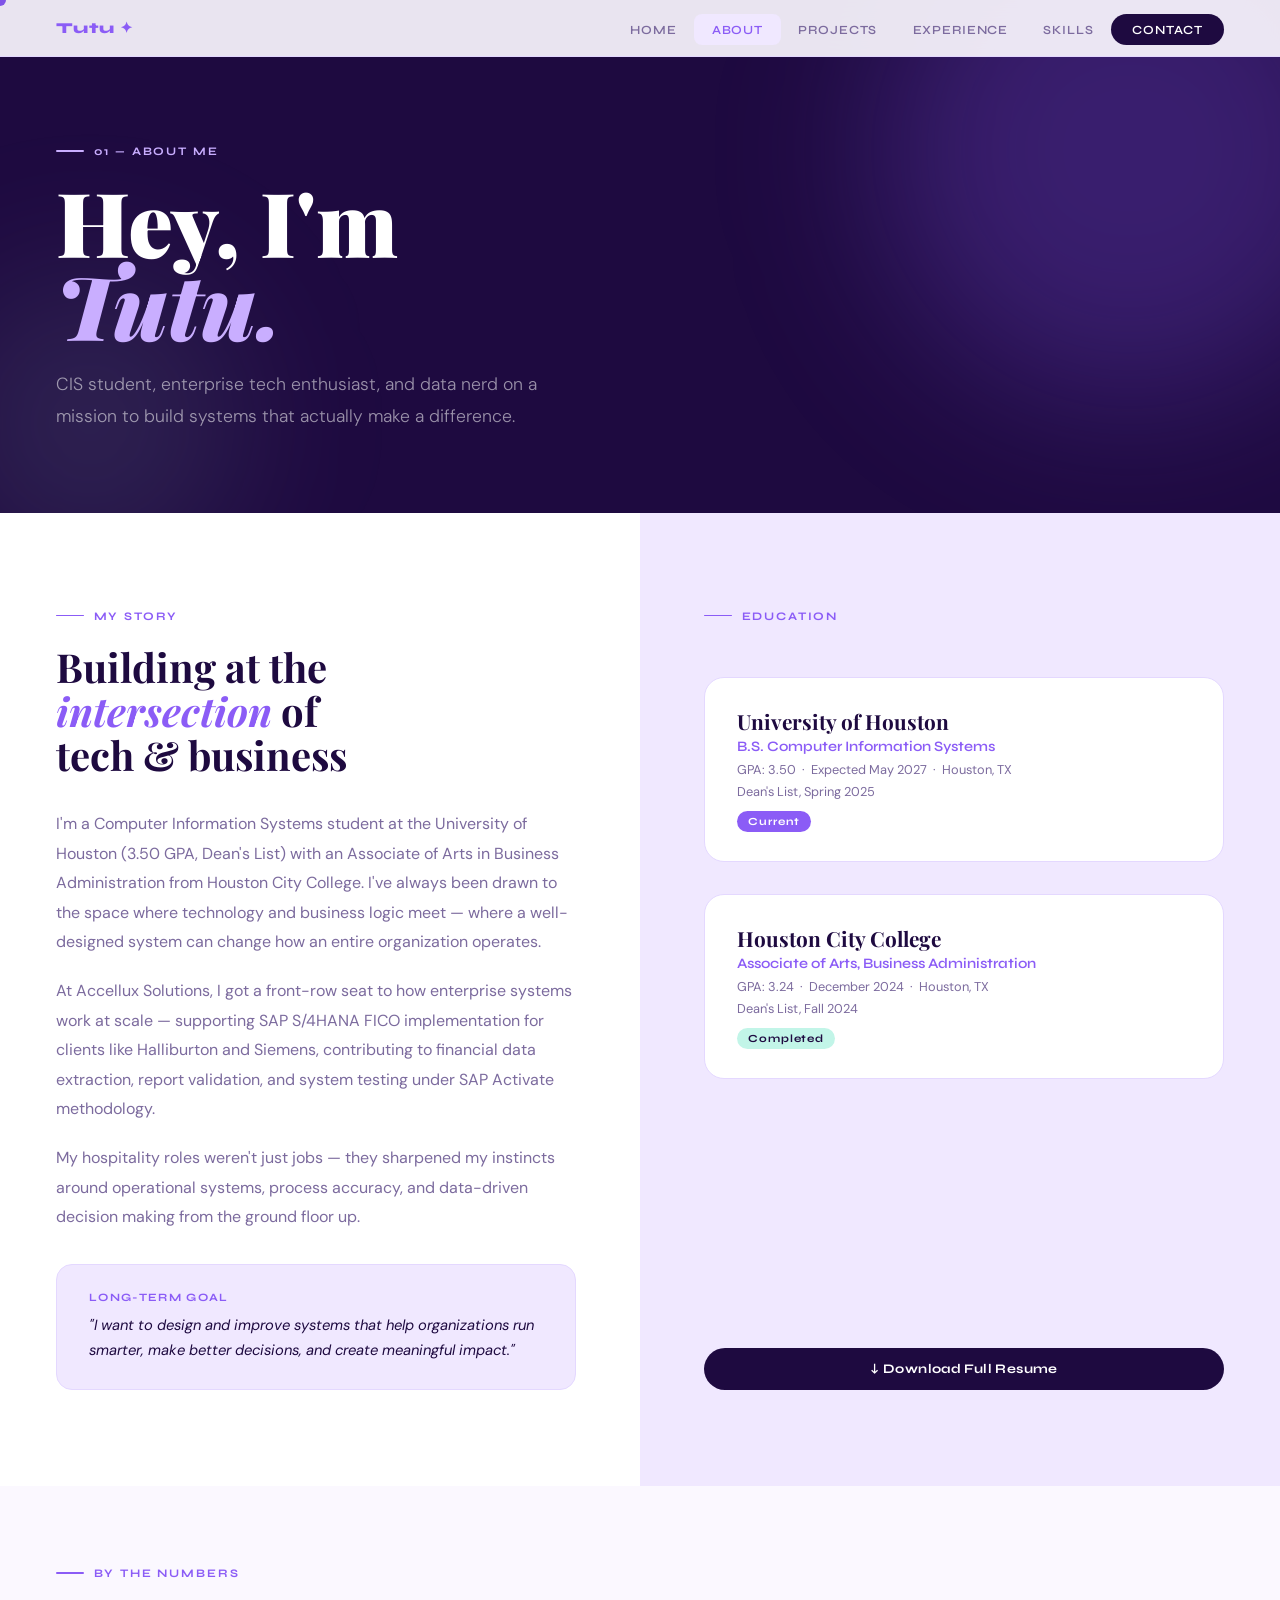
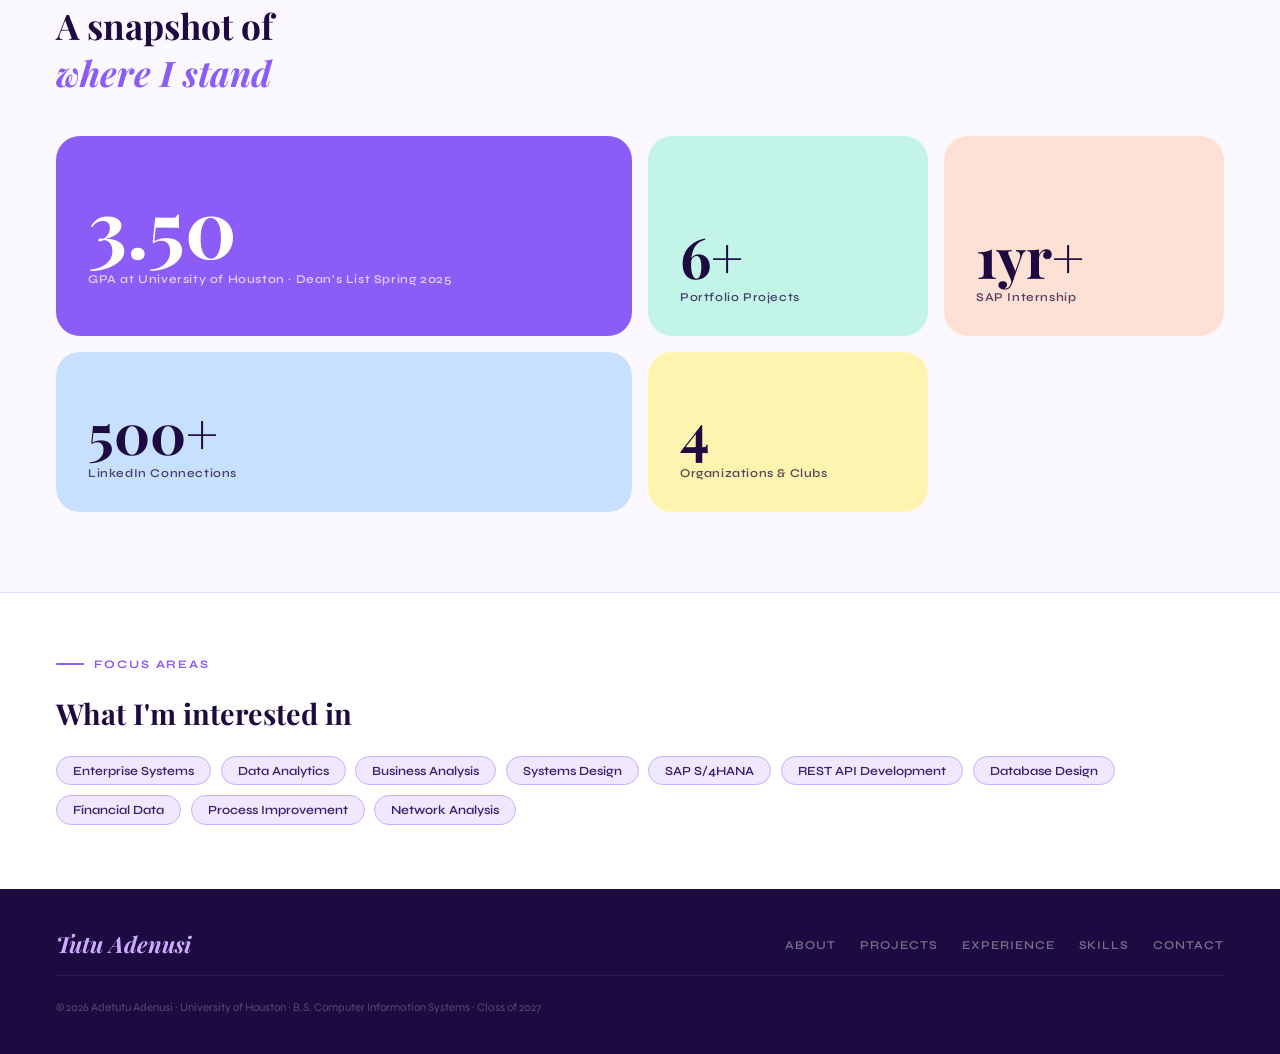
==== about.html @ 3a6b6d00 "Initial portfolio deployment Co-Authored-By: Claude Sonnet 4.6 <noreply@anthropic.com>" ====
<!DOCTYPE html>
<html lang="en">
<head>
  <meta charset="UTF-8"/><meta name="viewport" content="width=device-width, initial-scale=1.0"/>
  <title>About · Tutu Adenusi</title>
  <link rel="preconnect" href="https://fonts.googleapis.com"/>
  <link rel="preconnect" href="https://fonts.gstatic.com" crossorigin/>
  <link href="https://fonts.googleapis.com/css2?family=Playfair+Display:ital,wght@0,700;0,900;1,700;1,900&family=Syne:wght@400;600;700;800&family=DM+Sans:wght@300;400;500&display=swap" rel="stylesheet"/>
  <link rel="stylesheet" href="style.css"/>
  <style>
    /* ABOUT PAGE */
    .about-hero{background:var(--plum);padding:9rem 3.5rem 5rem;position:relative;overflow:hidden}
    .ab1{width:500px;height:500px;background:rgba(139,92,246,.25);top:-100px;right:-100px;animation:blob 14s ease-in-out infinite alternate}
    .ab2{width:300px;height:300px;background:rgba(194,245,232,.1);bottom:-60px;left:-60px;animation:blob 18s ease-in-out infinite alternate-reverse}
    .about-hero-inner{position:relative;z-index:2;max-width:700px}
    .about-hero h1{font-family:'Playfair Display',serif;font-size:clamp(3.5rem,7vw,7rem);font-weight:900;color:#fff;line-height:.92;margin-bottom:1.5rem}
    .about-hero h1 em{font-style:italic;color:var(--lm);display:block}
    .about-hero p{font-size:1.1rem;color:rgba(255,255,255,.55);line-height:1.8;max-width:520px;font-weight:300}

    /* BIO */
    .bio-section{display:grid;grid-template-columns:1fr 1fr;gap:0}
    .bio-left{padding:6rem 4rem 6rem 3.5rem;background:var(--white)}
    .bio-left h2{font-family:'Playfair Display',serif;font-size:2.5rem;font-weight:700;color:var(--plum);margin-bottom:2rem;line-height:1.1}
    .bio-left h2 em{font-style:italic;color:var(--violet)}
    .bio-para{font-size:1rem;color:var(--muted);line-height:1.85;margin-bottom:1.2rem}
    .bio-para:last-of-type{margin-bottom:2rem}
    .goal-box{background:var(--ll);border:1.5px solid var(--border);border-radius:16px;padding:1.6rem 2rem;margin-top:2rem}
    .goal-box .label{font-family:'Syne',sans-serif;font-size:.7rem;font-weight:700;letter-spacing:.12em;text-transform:uppercase;color:var(--violet);margin-bottom:.6rem}
    .goal-box p{font-size:.92rem;color:var(--plum);line-height:1.7;font-style:italic}

    .bio-right{background:var(--ll);padding:6rem 3.5rem 6rem 4rem;display:flex;flex-direction:column;gap:2rem}
    .edu-card{background:var(--white);border:1.5px solid var(--border);border-radius:20px;padding:1.8rem 2rem;transition:all .2s}
    .edu-card:hover{border-color:var(--lm);transform:translateX(4px)}
    .edu-school{font-family:'Playfair Display',serif;font-size:1.3rem;font-weight:700;color:var(--plum);margin-bottom:.2rem}
    .edu-degree{font-size:.9rem;color:var(--violet);font-weight:600;margin-bottom:.4rem;font-family:'Syne',sans-serif}
    .edu-meta{font-size:.8rem;color:var(--muted)}
    .edu-tag{display:inline-block;background:var(--violet);color:#fff;font-family:'Syne',sans-serif;font-size:.68rem;font-weight:700;letter-spacing:.08em;padding:.25rem .7rem;border-radius:100px;margin-top:.7rem}

    /* STAT MOSAIC */
    .mosaic-section{padding:5rem 3.5rem;background:var(--cream)}
    .mosaic-section h2{font-family:'Playfair Display',serif;font-size:2.2rem;font-weight:700;color:var(--plum);margin-bottom:2.5rem}
    .mosaic-section h2 em{font-style:italic;color:var(--violet)}
    .mosaic{display:grid;grid-template-columns:repeat(4,1fr);gap:1rem}
    .mc{border-radius:24px;padding:2rem;display:flex;flex-direction:column;justify-content:flex-end;min-height:160px}
    .mc:nth-child(1){background:var(--violet);color:#fff;grid-column:span 2;min-height:200px;justify-content:center}
    .mc:nth-child(2){background:var(--mint)}
    .mc:nth-child(3){background:var(--peach)}
    .mc:nth-child(4){background:var(--sky);grid-column:span 2}
    .mc:nth-child(5){background:var(--yellow)}
    .mc-n{font-family:'Playfair Display',serif;font-size:3.5rem;font-weight:700;line-height:1;color:inherit}
    .mc:nth-child(1) .mc-n{font-size:5rem;color:#fff}
    .mc-l{font-family:'Syne',sans-serif;font-size:.75rem;font-weight:600;letter-spacing:.05em;margin-top:.4rem;opacity:.75}
    .mc:nth-child(1) .mc-l{color:rgba(255,255,255,.7);opacity:1}

    /* INTERESTS + PILLS */
    .pills-section{padding:4rem 3.5rem;background:var(--white);border-top:1px solid var(--border)}
    .pills-section h3{font-family:'Playfair Display',serif;font-size:1.8rem;font-weight:700;color:var(--plum);margin-bottom:1.5rem}
    .pills{display:flex;flex-wrap:wrap;gap:.6rem}
    .pill{background:var(--ll);border:1.5px solid var(--lm);color:var(--ps);font-family:'Syne',sans-serif;font-size:.78rem;font-weight:600;padding:.4rem 1rem;border-radius:100px;transition:all .2s}
    .pill:hover{background:var(--violet);color:#fff;border-color:var(--violet)}

    @media(max-width:900px){.bio-section{grid-template-columns:1fr}.bio-left,.bio-right{padding:4rem 1.5rem}.about-hero{padding:7rem 1.5rem 4rem}.mosaic-section,.pills-section{padding:4rem 1.5rem}.mosaic{grid-template-columns:1fr 1fr}.mc:nth-child(1),.mc:nth-child(4){grid-column:span 1}}
  </style>
</head>
<body>
<div id="cur"></div>
<nav>
  <a href="index.html" class="logo">Tutu ✦</a>
  <ul class="nav-links">
    <li><a href="index.html">Home</a></li>
    <li><a href="about.html" class="active">About</a></li>
    <li><a href="projects.html">Projects</a></li>
    <li><a href="experience.html">Experience</a></li>
    <li><a href="skills.html">Skills</a></li>
    <li><a href="contact.html" class="nav-cta">Contact</a></li>
  </ul>
</nav>

<main>
  <section class="about-hero">
    <div class="blob ab1"></div>
    <div class="blob ab2"></div>
    <div class="about-hero-inner">
      <div class="eyebrow eyebrow-light anim anim-1">01 — About Me</div>
      <h1 class="anim anim-2">Hey, I'm<em>Tutu.</em></h1>
      <p class="anim anim-3">CIS student, enterprise tech enthusiast, and data nerd on a mission to build systems that actually make a difference.</p>
    </div>
  </section>

  <div class="bio-section">
    <div class="bio-left reveal-l">
      <div class="eyebrow">My Story</div>
      <h2>Building at the<br/><em>intersection</em> of<br/>tech &amp; business</h2>
      <p class="bio-para">I'm a Computer Information Systems student at the University of Houston (3.50 GPA, Dean's List) with an Associate of Arts in Business Administration from Houston City College. I've always been drawn to the space where technology and business logic meet — where a well-designed system can change how an entire organization operates.</p>
      <p class="bio-para">At Accellux Solutions, I got a front-row seat to how enterprise systems work at scale — supporting SAP S/4HANA FICO implementation for clients like Halliburton and Siemens, contributing to financial data extraction, report validation, and system testing under SAP Activate methodology.</p>
      <p class="bio-para">My hospitality roles weren't just jobs — they sharpened my instincts around operational systems, process accuracy, and data-driven decision making from the ground floor up.</p>
      <div class="goal-box">
        <div class="label">Long-term goal</div>
        <p>"I want to design and improve systems that help organizations run smarter, make better decisions, and create meaningful impact."</p>
      </div>
    </div>
    <div class="bio-right reveal-r">
      <div class="eyebrow">Education</div>
      <div class="edu-card hoverable">
        <div class="edu-school">University of Houston</div>
        <div class="edu-degree">B.S. Computer Information Systems</div>
        <div class="edu-meta">GPA: 3.50 &nbsp;·&nbsp; Expected May 2027 &nbsp;·&nbsp; Houston, TX</div>
        <div class="edu-meta" style="margin-top:.3rem">Dean's List, Spring 2025</div>
        <span class="edu-tag">Current</span>
      </div>
      <div class="edu-card hoverable">
        <div class="edu-school">Houston City College</div>
        <div class="edu-degree">Associate of Arts, Business Administration</div>
        <div class="edu-meta">GPA: 3.24 &nbsp;·&nbsp; December 2024 &nbsp;·&nbsp; Houston, TX</div>
        <div class="edu-meta" style="margin-top:.3rem">Dean's List, Fall 2024</div>
        <span class="edu-tag" style="background:var(--mint);color:var(--plum)">Completed</span>
      </div>
      <div style="margin-top:auto">
        <a href="./Adetutu_Adenusi_Resume.pdf" download class="btn btn-p" style="width:100%;justify-content:center">↓ Download Full Resume</a>
      </div>
    </div>
  </div>

  <section class="mosaic-section reveal">
    <div class="eyebrow">By the Numbers</div>
    <h2>A snapshot of<br/><em>where I stand</em></h2>
    <div class="mosaic">
      <div class="mc">
        <div class="mc-n">3.50</div>
        <div class="mc-l">GPA at University of Houston · Dean's List Spring 2025</div>
      </div>
      <div class="mc">
        <div class="mc-n">6+</div>
        <div class="mc-l">Portfolio Projects</div>
      </div>
      <div class="mc">
        <div class="mc-n">1yr+</div>
        <div class="mc-l">SAP Internship</div>
      </div>
      <div class="mc">
        <div class="mc-n">500+</div>
        <div class="mc-l">LinkedIn Connections</div>
      </div>
      <div class="mc">
        <div class="mc-n">4</div>
        <div class="mc-l">Organizations & Clubs</div>
      </div>
    </div>
  </section>

  <section class="pills-section reveal">
    <div class="eyebrow">Focus Areas</div>
    <h3>What I'm interested in</h3>
    <div class="pills">
      <span class="pill">Enterprise Systems</span>
      <span class="pill">Data Analytics</span>
      <span class="pill">Business Analysis</span>
      <span class="pill">Systems Design</span>
      <span class="pill">SAP S/4HANA</span>
      <span class="pill">REST API Development</span>
      <span class="pill">Database Design</span>
      <span class="pill">Financial Data</span>
      <span class="pill">Process Improvement</span>
      <span class="pill">Network Analysis</span>
    </div>
  </section>
</main>

<footer>
  <span class="footer-left">Tutu Adenusi</span>
  <ul class="footer-links">
    <li><a href="about.html">About</a></li>
    <li><a href="projects.html">Projects</a></li>
    <li><a href="experience.html">Experience</a></li>
    <li><a href="skills.html">Skills</a></li>
    <li><a href="contact.html">Contact</a></li>
  </ul>
  <div class="footer-copy">© 2026 Adetutu Adenusi · University of Houston · B.S. Computer Information Systems · Class of 2027</div>
</footer>
<script>
  const cur=document.getElementById('cur');let mx=0,my=0,cx=0,cy=0;
  document.addEventListener('mousemove',e=>{mx=e.clientX;my=e.clientY});
  (function tick(){cx+=(mx-cx)*.15;cy+=(my-cy)*.15;cur.style.left=cx+'px';cur.style.top=cy+'px';requestAnimationFrame(tick)})();
  document.querySelectorAll('a,button,.hoverable,.mc,.pill,.edu-card').forEach(el=>{el.addEventListener('mouseenter',()=>cur.classList.add('big'));el.addEventListener('mouseleave',()=>cur.classList.remove('big'))});
  const obs=new IntersectionObserver(e=>e.forEach(x=>{if(x.isIntersecting)x.target.classList.add('visible')}),{threshold:.08});
  document.querySelectorAll('.reveal,.reveal-l,.reveal-r').forEach(r=>obs.observe(r));
</script>
</body>
</html>
---- style.css ----
/* ─── SHARED DESIGN SYSTEM ─── */
*,*::before,*::after{box-sizing:border-box;margin:0;padding:0}
:root{
  --cream:#FBF8FF;
  --white:#FFFFFF;
  --ll:#F0E8FF;
  --lilac:#E2D0FF;
  --lm:#C9AEFF;
  --violet:#8B5CF6;
  --vd:#6D28D9;
  --plum:#1E0A40;
  --ps:#3D1F6E;
  --mint:#C2F5E8;
  --sky:#C8E0FF;
  --peach:#FFE0D4;
  --rose:#FFB8D4;
  --yellow:#FFF3B0;
  --muted:#7C6B9E;
  --border:#E4D8FF;
  --r:20px;
}
html{scroll-behavior:smooth}
body{background:var(--cream);color:var(--plum);font-family:'DM Sans',sans-serif;overflow-x:hidden;cursor:none;min-height:100vh;display:flex;flex-direction:column}
main{flex:1}

/* CURSOR */
#cur{position:fixed;pointer-events:none;z-index:9999;width:12px;height:12px;background:var(--violet);border-radius:50%;transform:translate(-50%,-50%);transition:width .2s,height .2s,opacity .2s;mix-blend-mode:multiply;top:0;left:0}
#cur.big{width:38px;height:38px;background:var(--rose);opacity:.65}

/* NAV */
nav{position:fixed;top:0;left:0;right:0;z-index:200;display:flex;justify-content:space-between;align-items:center;padding:1.1rem 3.5rem;background:rgba(251,248,255,.92);backdrop-filter:blur(20px);border-bottom:1px solid var(--border)}
.logo{font-family:'Syne',sans-serif;font-weight:800;font-size:.95rem;color:var(--violet);text-decoration:none;letter-spacing:.02em}
.nav-links{display:flex;gap:0;list-style:none}
.nav-links a{font-family:'Syne',sans-serif;font-size:.78rem;font-weight:600;color:var(--muted);text-decoration:none;letter-spacing:.07em;text-transform:uppercase;padding:.5rem 1.1rem;border-radius:8px;transition:all .2s}
.nav-links a:hover{color:var(--plum);background:var(--ll)}
.nav-links a.active{color:var(--violet);background:var(--ll)}
.nav-cta{background:var(--plum)!important;color:#fff!important;border-radius:100px!important;padding:.5rem 1.3rem!important}
.nav-cta:hover{background:var(--violet)!important}

/* FOOTER */
footer{background:var(--plum);padding:2.5rem 3.5rem;display:flex;justify-content:space-between;align-items:center;flex-wrap:wrap;gap:1rem}
.footer-left{font-family:'Playfair Display',serif;font-size:1.4rem;font-weight:700;font-style:italic;color:var(--lm)}
.footer-links{display:flex;gap:1.5rem;list-style:none}
.footer-links a{font-family:'Syne',sans-serif;font-size:.75rem;font-weight:600;letter-spacing:.08em;text-transform:uppercase;color:rgba(255,255,255,.4);text-decoration:none;transition:color .2s}
.footer-links a:hover{color:var(--lm)}
.footer-copy{font-family:'Syne',sans-serif;font-size:.72rem;color:rgba(255,255,255,.25);width:100%;padding-top:1.5rem;border-top:1px solid rgba(255,255,255,.07)}

/* SHARED BUTTONS */
.btn{display:inline-flex;align-items:center;gap:.5rem;padding:.8rem 1.8rem;border-radius:100px;font-family:'Syne',sans-serif;font-size:.82rem;font-weight:700;text-decoration:none;cursor:none;border:none;transition:all .22s;letter-spacing:.03em}
.btn-p{background:var(--plum);color:#fff}
.btn-p:hover{background:var(--violet);transform:translateY(-3px);box-shadow:0 10px 30px rgba(139,92,246,.3)}
.btn-o{background:transparent;color:var(--plum);border:2px solid var(--lm)}
.btn-o:hover{background:var(--lilac);border-color:var(--violet);transform:translateY(-3px)}
.btn-v{background:var(--violet);color:#fff}
.btn-v:hover{background:var(--vd);transform:translateY(-3px)}
.btn-s{background:var(--peach);color:var(--plum)}
.btn-s:hover{background:var(--rose);transform:translateY(-3px)}

/* SHARED EYEBROW */
.eyebrow{font-family:'Syne',sans-serif;font-size:.72rem;font-weight:700;letter-spacing:.16em;text-transform:uppercase;color:var(--violet);margin-bottom:1.4rem;display:flex;align-items:center;gap:.6rem}
.eyebrow::before{content:'';width:28px;height:1.5px;background:var(--violet);border-radius:2px;display:inline-block}
.eyebrow-light{color:var(--lm)}
.eyebrow-light::before{background:var(--lm)}

/* PAGE HERO STRIP */
.page-hero{padding:9rem 3.5rem 4rem;position:relative;overflow:hidden}
.page-hero-inner{max-width:900px}
.ph-num{font-family:'Playfair Display',serif;font-size:clamp(8rem,15vw,14rem);font-weight:900;color:rgba(139,92,246,.06);position:absolute;top:3rem;right:3rem;line-height:1;pointer-events:none;user-select:none}
.ph-title{font-family:'Playfair Display',serif;font-size:clamp(3rem,6vw,6rem);font-weight:700;color:var(--plum);line-height:.95;margin-bottom:1.6rem}
.ph-title em{font-style:italic;color:var(--violet)}
.ph-sub{font-size:1.05rem;color:var(--muted);line-height:1.8;max-width:540px;font-weight:300}

/* BLOBS */
.blob{position:absolute;border-radius:50%;filter:blur(80px);pointer-events:none;z-index:0}
@keyframes blob{from{transform:translate(0,0) scale(1)}to{transform:translate(28px,40px) scale(1.08)}}

/* REVEAL ANIMATIONS */
@keyframes fadeUp{from{opacity:0;transform:translateY(30px)}to{opacity:1;transform:translateY(0)}}
.anim{opacity:0;animation:fadeUp .7s ease forwards}
.anim-1{animation-delay:.1s}.anim-2{animation-delay:.2s}.anim-3{animation-delay:.3s}.anim-4{animation-delay:.4s}.anim-5{animation-delay:.5s}
.reveal{opacity:0;transform:translateY(24px);transition:opacity .7s ease,transform .7s ease}
.reveal.visible{opacity:1;transform:none}
.reveal-l{opacity:0;transform:translateX(-24px);transition:opacity .7s ease,transform .7s ease}
.reveal-l.visible{opacity:1;transform:none}
.reveal-r{opacity:0;transform:translateX(24px);transition:opacity .7s ease,transform .7s ease}
.reveal-r.visible{opacity:1;transform:none}

/* SHARED CURSOR SCRIPT TARGET */
.hoverable{}

/* RESPONSIVE NAV */
@media(max-width:900px){nav{padding:1rem 1.5rem}.nav-links{display:none}.page-hero{padding:7rem 1.5rem 3rem}}
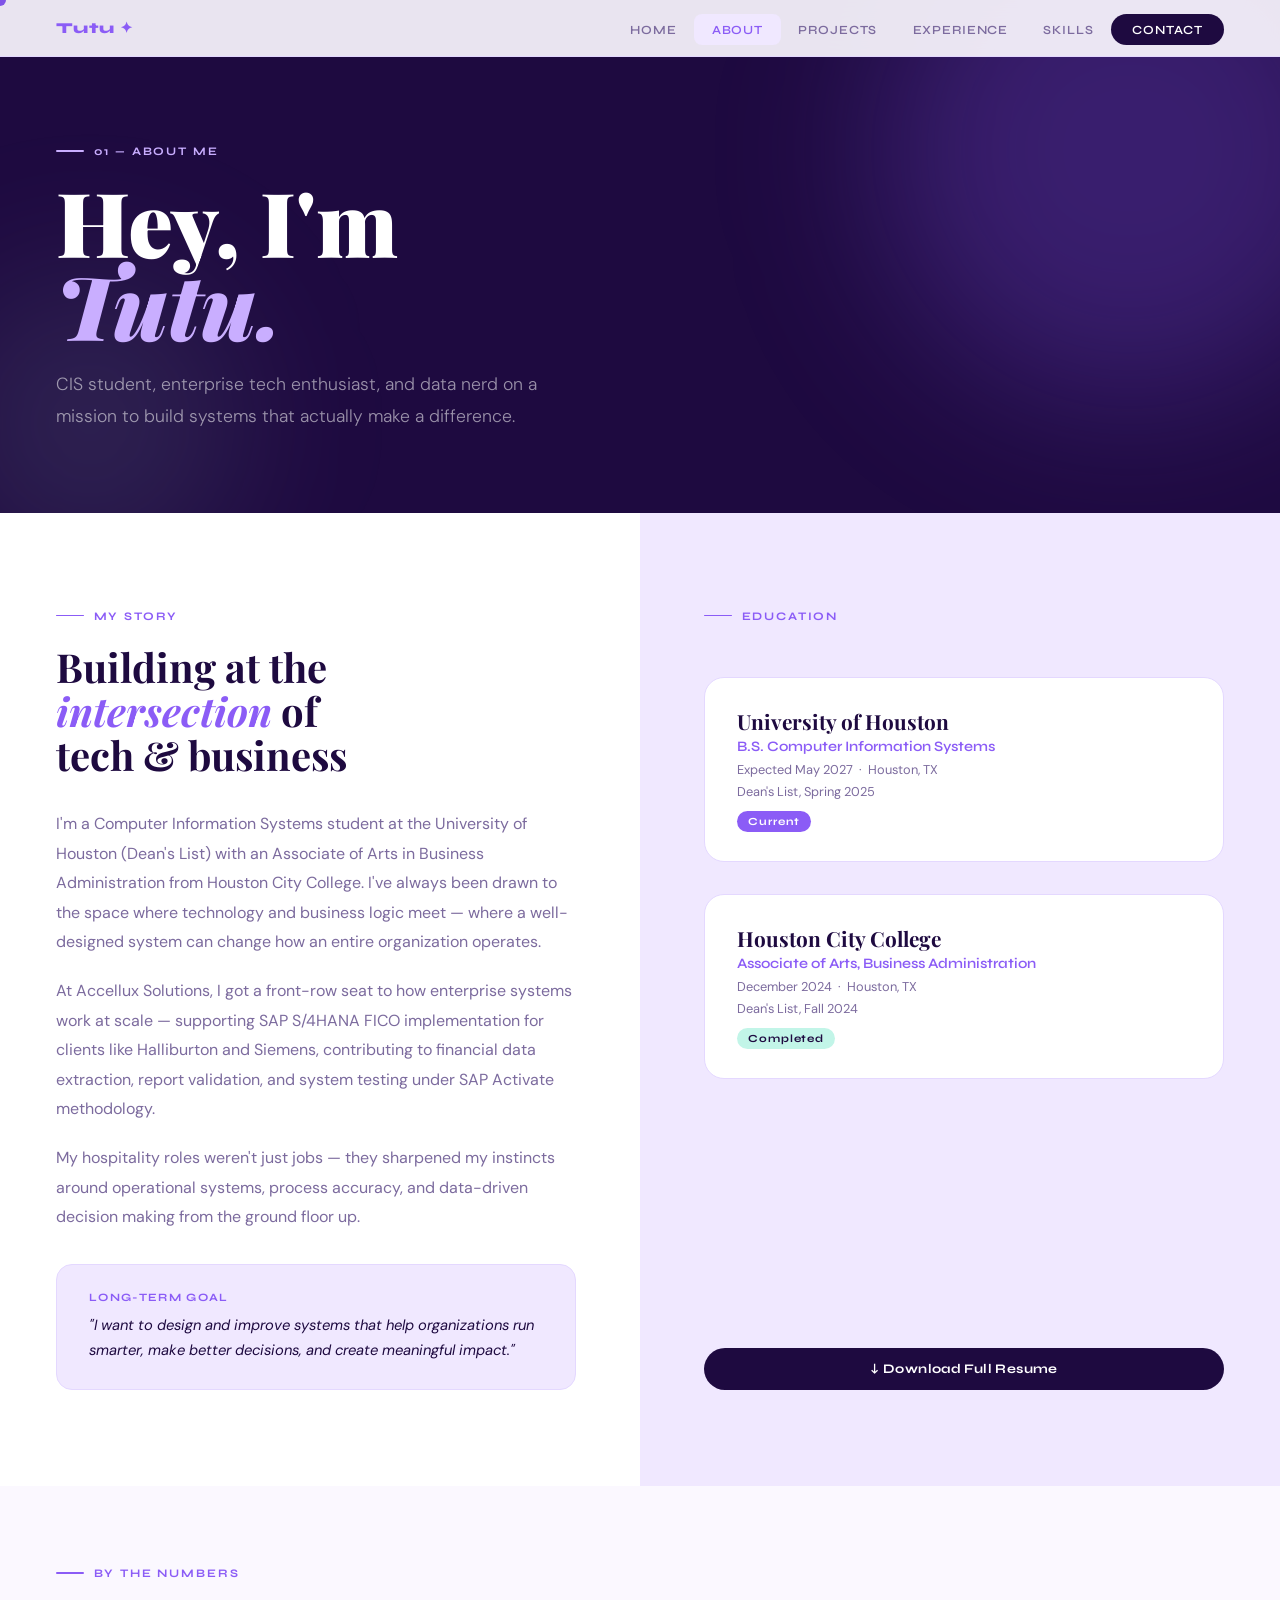
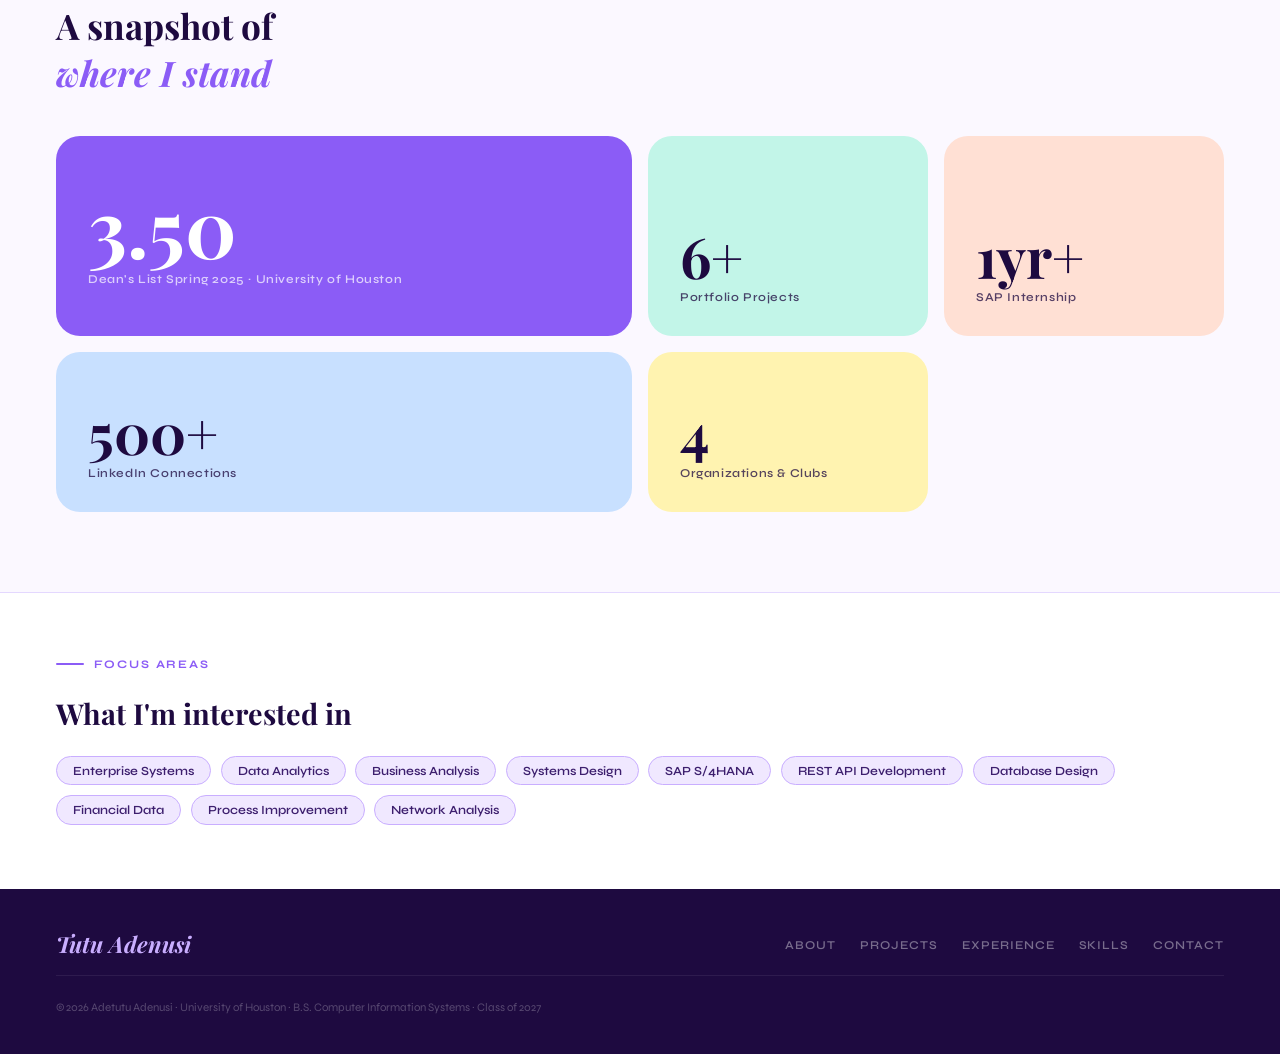
==== commit 08fc19c3: "Refactor educational details and honors in portfolio to remove GPA mentions for a cleaner presentati" ====
--- a/about.html
+++ b/about.html
@@ -91,7 +91,7 @@
     <div class="bio-left reveal-l">
       <div class="eyebrow">My Story</div>
       <h2>Building at the<br/><em>intersection</em> of<br/>tech &amp; business</h2>
-      <p class="bio-para">I'm a Computer Information Systems student at the University of Houston (3.50 GPA, Dean's List) with an Associate of Arts in Business Administration from Houston City College. I've always been drawn to the space where technology and business logic meet — where a well-designed system can change how an entire organization operates.</p>
+      <p class="bio-para">I'm a Computer Information Systems student at the University of Houston (Dean's List) with an Associate of Arts in Business Administration from Houston City College. I've always been drawn to the space where technology and business logic meet — where a well-designed system can change how an entire organization operates.</p>
       <p class="bio-para">At Accellux Solutions, I got a front-row seat to how enterprise systems work at scale — supporting SAP S/4HANA FICO implementation for clients like Halliburton and Siemens, contributing to financial data extraction, report validation, and system testing under SAP Activate methodology.</p>
       <p class="bio-para">My hospitality roles weren't just jobs — they sharpened my instincts around operational systems, process accuracy, and data-driven decision making from the ground floor up.</p>
       <div class="goal-box">
@@ -104,14 +104,14 @@
       <div class="edu-card hoverable">
         <div class="edu-school">University of Houston</div>
         <div class="edu-degree">B.S. Computer Information Systems</div>
-        <div class="edu-meta">GPA: 3.50 &nbsp;·&nbsp; Expected May 2027 &nbsp;·&nbsp; Houston, TX</div>
+        <div class="edu-meta">Expected May 2027 &nbsp;·&nbsp; Houston, TX</div>
         <div class="edu-meta" style="margin-top:.3rem">Dean's List, Spring 2025</div>
         <span class="edu-tag">Current</span>
       </div>
       <div class="edu-card hoverable">
         <div class="edu-school">Houston City College</div>
         <div class="edu-degree">Associate of Arts, Business Administration</div>
-        <div class="edu-meta">GPA: 3.24 &nbsp;·&nbsp; December 2024 &nbsp;·&nbsp; Houston, TX</div>
+        <div class="edu-meta">December 2024 &nbsp;·&nbsp; Houston, TX</div>
         <div class="edu-meta" style="margin-top:.3rem">Dean's List, Fall 2024</div>
         <span class="edu-tag" style="background:var(--mint);color:var(--plum)">Completed</span>
       </div>
@@ -127,7 +127,7 @@
     <div class="mosaic">
       <div class="mc">
         <div class="mc-n">3.50</div>
-        <div class="mc-l">GPA at University of Houston · Dean's List Spring 2025</div>
+        <div class="mc-l">Dean's List Spring 2025 · University of Houston</div>
       </div>
       <div class="mc">
         <div class="mc-n">6+</div>
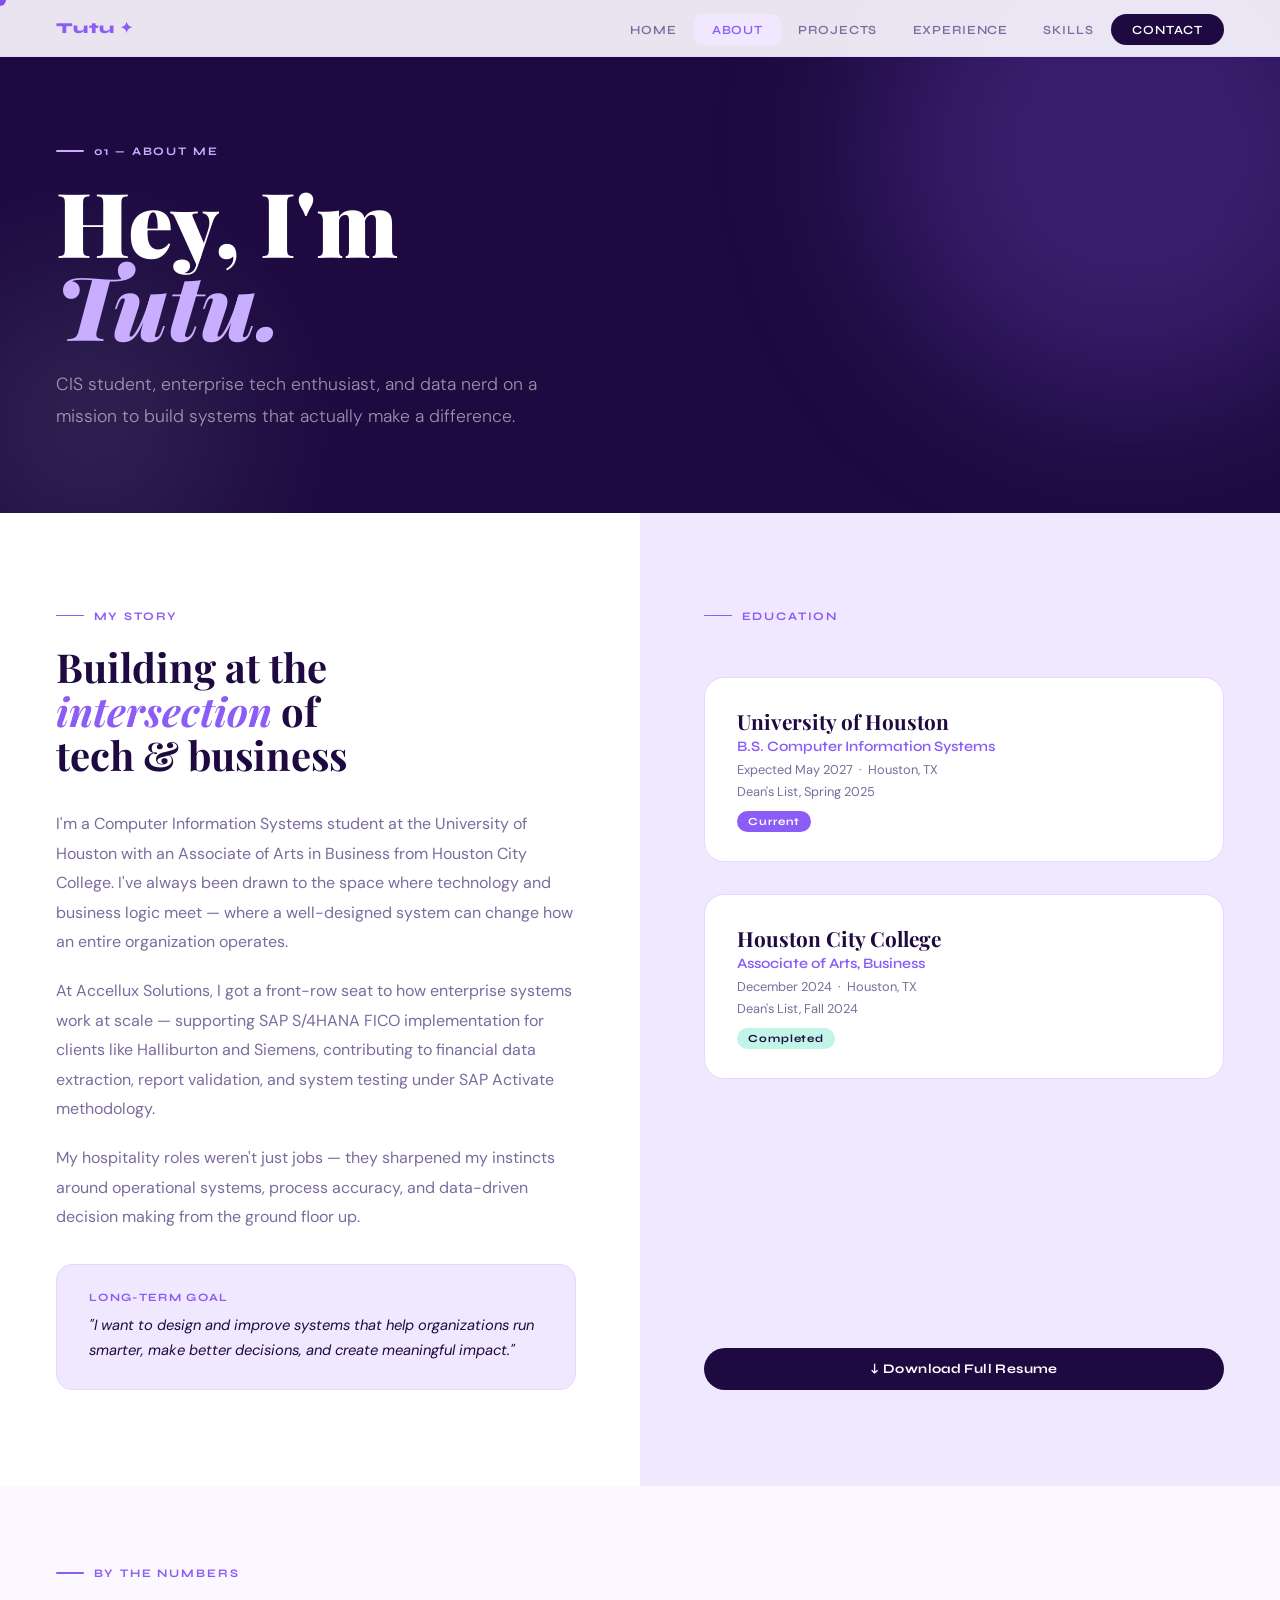
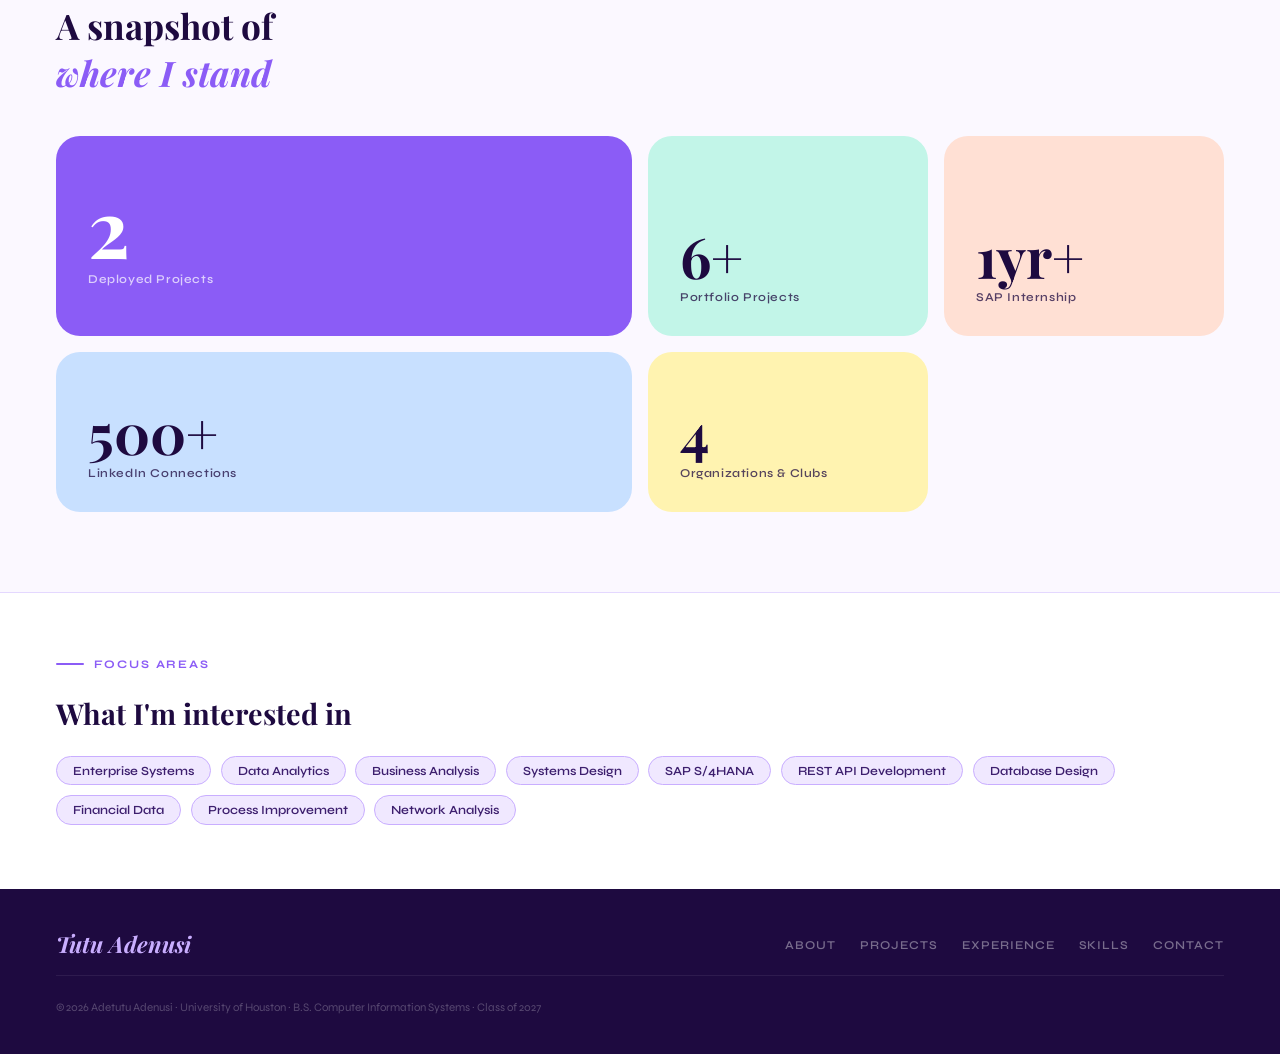
==== commit 8aaac2e8: "Update educational details in portfolio to remove GPA mentions for consistency" ====
--- a/about.html
+++ b/about.html
@@ -91,7 +91,7 @@
     <div class="bio-left reveal-l">
       <div class="eyebrow">My Story</div>
       <h2>Building at the<br/><em>intersection</em> of<br/>tech &amp; business</h2>
-      <p class="bio-para">I'm a Computer Information Systems student at the University of Houston (Dean's List) with an Associate of Arts in Business Administration from Houston City College. I've always been drawn to the space where technology and business logic meet — where a well-designed system can change how an entire organization operates.</p>
+      <p class="bio-para">I'm a Computer Information Systems student at the University of Houston with an Associate of Arts in Business from Houston City College. I've always been drawn to the space where technology and business logic meet — where a well-designed system can change how an entire organization operates.</p>
       <p class="bio-para">At Accellux Solutions, I got a front-row seat to how enterprise systems work at scale — supporting SAP S/4HANA FICO implementation for clients like Halliburton and Siemens, contributing to financial data extraction, report validation, and system testing under SAP Activate methodology.</p>
       <p class="bio-para">My hospitality roles weren't just jobs — they sharpened my instincts around operational systems, process accuracy, and data-driven decision making from the ground floor up.</p>
       <div class="goal-box">
@@ -110,7 +110,7 @@
       </div>
       <div class="edu-card hoverable">
         <div class="edu-school">Houston City College</div>
-        <div class="edu-degree">Associate of Arts, Business Administration</div>
+        <div class="edu-degree">Associate of Arts, Business</div>
         <div class="edu-meta">December 2024 &nbsp;·&nbsp; Houston, TX</div>
         <div class="edu-meta" style="margin-top:.3rem">Dean's List, Fall 2024</div>
         <span class="edu-tag" style="background:var(--mint);color:var(--plum)">Completed</span>
@@ -126,8 +126,8 @@
     <h2>A snapshot of<br/><em>where I stand</em></h2>
     <div class="mosaic">
       <div class="mc">
-        <div class="mc-n">3.50</div>
-        <div class="mc-l">Dean's List Spring 2025 · University of Houston</div>
+        <div class="mc-n">2</div>
+        <div class="mc-l">Deployed Projects</div>
       </div>
       <div class="mc">
         <div class="mc-n">6+</div>
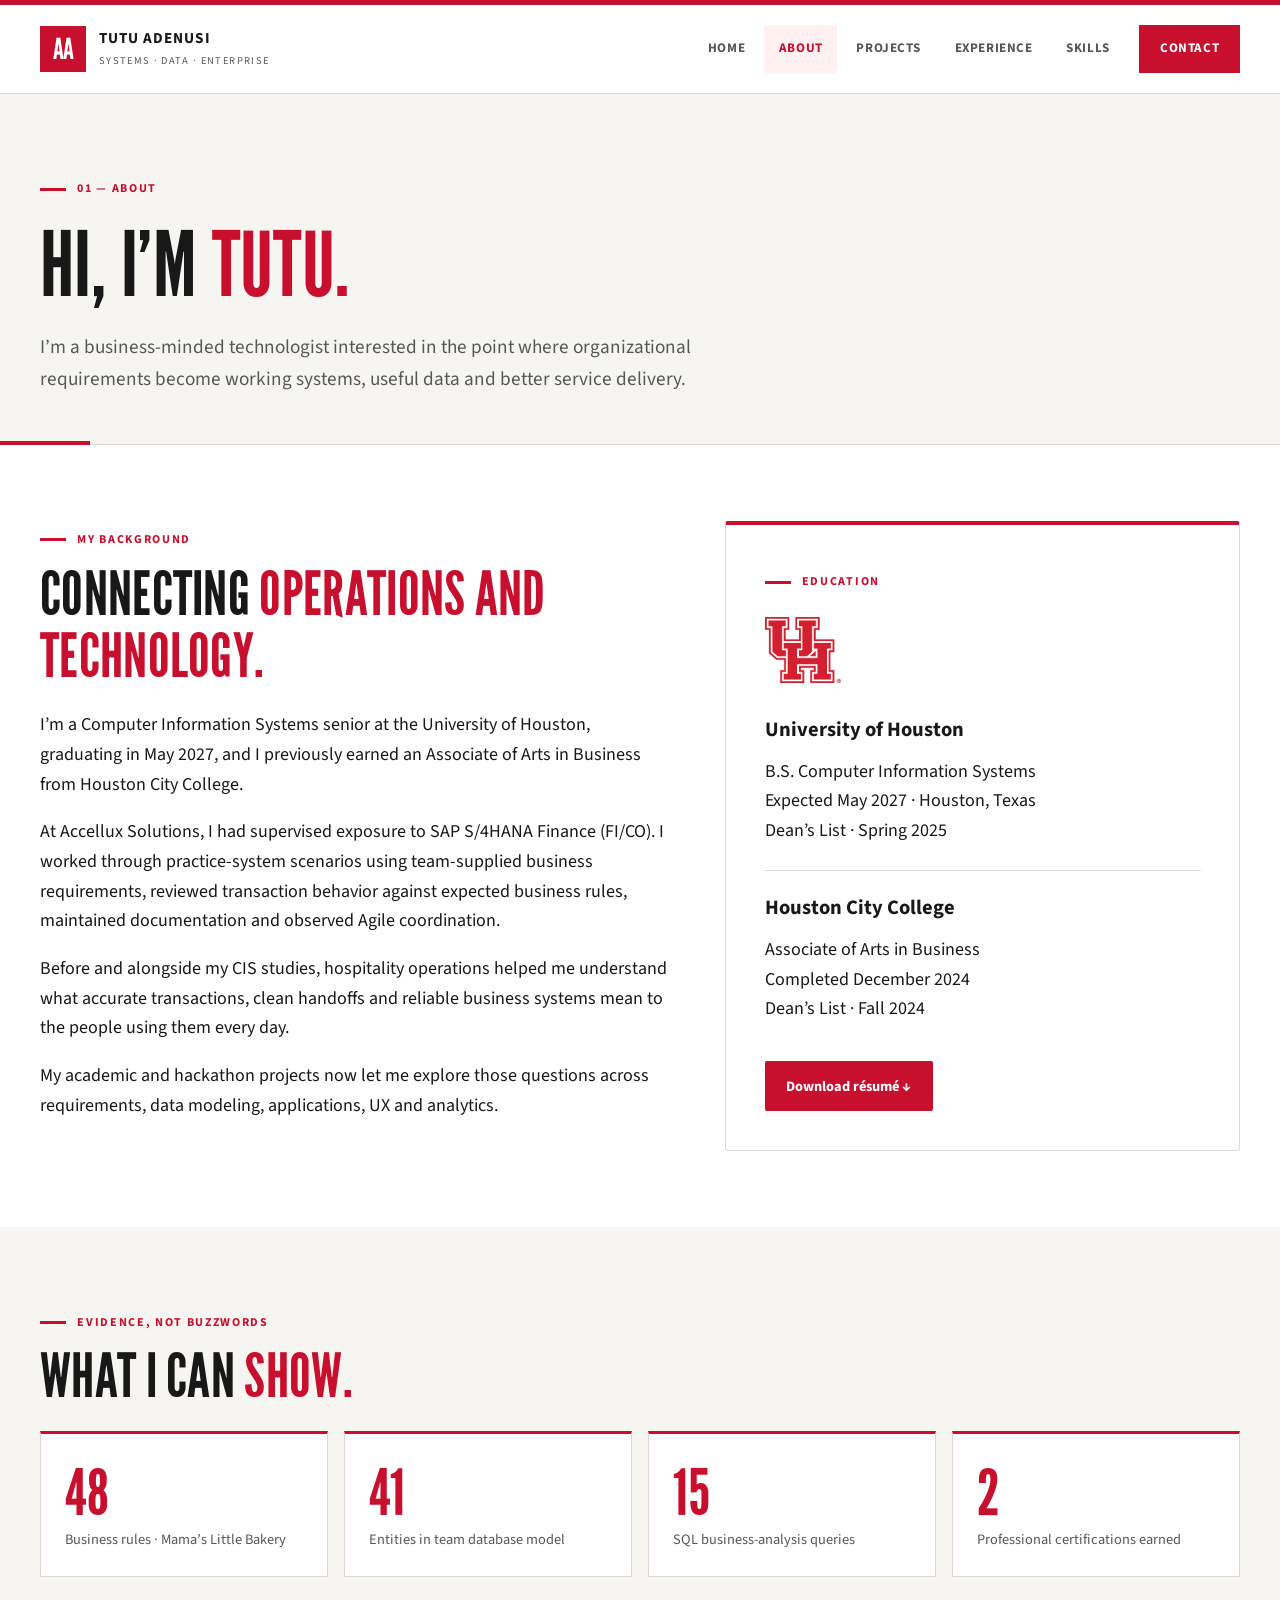
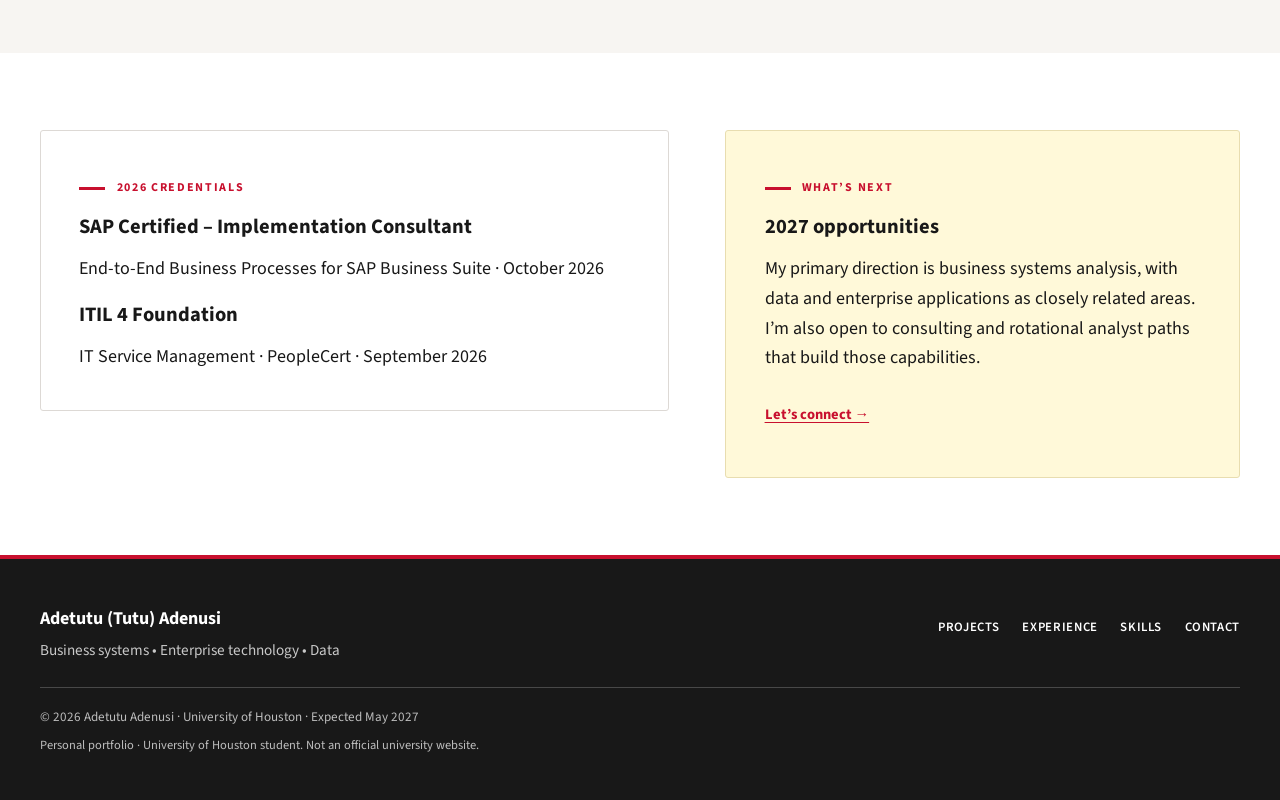
==== commit 4f5de447: "Refresh portfolio for 2027 and replace resume with BSA version Co-authored-by: Copilot <223556219+Co" ====
--- a/about.html
+++ b/about.html
@@ -1,189 +1,161 @@
 <!DOCTYPE html>
 <html lang="en">
 <head>
-  <meta charset="UTF-8"/><meta name="viewport" content="width=device-width, initial-scale=1.0"/>
-  <title>About · Tutu Adenusi</title>
-  <link rel="preconnect" href="https://fonts.googleapis.com"/>
-  <link rel="preconnect" href="https://fonts.gstatic.com" crossorigin/>
-  <link href="https://fonts.googleapis.com/css2?family=Playfair+Display:ital,wght@0,700;0,900;1,700;1,900&family=Syne:wght@400;600;700;800&family=DM+Sans:wght@300;400;500&display=swap" rel="stylesheet"/>
-  <link rel="stylesheet" href="style.css"/>
-  <style>
-    /* ABOUT PAGE */
-    .about-hero{background:var(--plum);padding:9rem 3.5rem 5rem;position:relative;overflow:hidden}
-    .ab1{width:500px;height:500px;background:rgba(139,92,246,.25);top:-100px;right:-100px;animation:blob 14s ease-in-out infinite alternate}
-    .ab2{width:300px;height:300px;background:rgba(194,245,232,.1);bottom:-60px;left:-60px;animation:blob 18s ease-in-out infinite alternate-reverse}
-    .about-hero-inner{position:relative;z-index:2;max-width:700px}
-    .about-hero h1{font-family:'Playfair Display',serif;font-size:clamp(3.5rem,7vw,7rem);font-weight:900;color:#fff;line-height:.92;margin-bottom:1.5rem}
-    .about-hero h1 em{font-style:italic;color:var(--lm);display:block}
-    .about-hero p{font-size:1.1rem;color:rgba(255,255,255,.55);line-height:1.8;max-width:520px;font-weight:300}
-
-    /* BIO */
-    .bio-section{display:grid;grid-template-columns:1fr 1fr;gap:0}
-    .bio-left{padding:6rem 4rem 6rem 3.5rem;background:var(--white)}
-    .bio-left h2{font-family:'Playfair Display',serif;font-size:2.5rem;font-weight:700;color:var(--plum);margin-bottom:2rem;line-height:1.1}
-    .bio-left h2 em{font-style:italic;color:var(--violet)}
-    .bio-para{font-size:1rem;color:var(--muted);line-height:1.85;margin-bottom:1.2rem}
-    .bio-para:last-of-type{margin-bottom:2rem}
-    .goal-box{background:var(--ll);border:1.5px solid var(--border);border-radius:16px;padding:1.6rem 2rem;margin-top:2rem}
-    .goal-box .label{font-family:'Syne',sans-serif;font-size:.7rem;font-weight:700;letter-spacing:.12em;text-transform:uppercase;color:var(--violet);margin-bottom:.6rem}
-    .goal-box p{font-size:.92rem;color:var(--plum);line-height:1.7;font-style:italic}
-
-    .bio-right{background:var(--ll);padding:6rem 3.5rem 6rem 4rem;display:flex;flex-direction:column;gap:2rem}
-    .edu-card{background:var(--white);border:1.5px solid var(--border);border-radius:20px;padding:1.8rem 2rem;transition:all .2s}
-    .edu-card:hover{border-color:var(--lm);transform:translateX(4px)}
-    .edu-school{font-family:'Playfair Display',serif;font-size:1.3rem;font-weight:700;color:var(--plum);margin-bottom:.2rem}
-    .edu-degree{font-size:.9rem;color:var(--violet);font-weight:600;margin-bottom:.4rem;font-family:'Syne',sans-serif}
-    .edu-meta{font-size:.8rem;color:var(--muted)}
-    .edu-tag{display:inline-block;background:var(--violet);color:#fff;font-family:'Syne',sans-serif;font-size:.68rem;font-weight:700;letter-spacing:.08em;padding:.25rem .7rem;border-radius:100px;margin-top:.7rem}
-
-    /* STAT MOSAIC */
-    .mosaic-section{padding:5rem 3.5rem;background:var(--cream)}
-    .mosaic-section h2{font-family:'Playfair Display',serif;font-size:2.2rem;font-weight:700;color:var(--plum);margin-bottom:2.5rem}
-    .mosaic-section h2 em{font-style:italic;color:var(--violet)}
-    .mosaic{display:grid;grid-template-columns:repeat(4,1fr);gap:1rem}
-    .mc{border-radius:24px;padding:2rem;display:flex;flex-direction:column;justify-content:flex-end;min-height:160px}
-    .mc:nth-child(1){background:var(--violet);color:#fff;grid-column:span 2;min-height:200px;justify-content:center}
-    .mc:nth-child(2){background:var(--mint)}
-    .mc:nth-child(3){background:var(--peach)}
-    .mc:nth-child(4){background:var(--sky);grid-column:span 2}
-    .mc:nth-child(5){background:var(--yellow)}
-    .mc-n{font-family:'Playfair Display',serif;font-size:3.5rem;font-weight:700;line-height:1;color:inherit}
-    .mc:nth-child(1) .mc-n{font-size:5rem;color:#fff}
-    .mc-l{font-family:'Syne',sans-serif;font-size:.75rem;font-weight:600;letter-spacing:.05em;margin-top:.4rem;opacity:.75}
-    .mc:nth-child(1) .mc-l{color:rgba(255,255,255,.7);opacity:1}
-
-    /* INTERESTS + PILLS */
-    .pills-section{padding:4rem 3.5rem;background:var(--white);border-top:1px solid var(--border)}
-    .pills-section h3{font-family:'Playfair Display',serif;font-size:1.8rem;font-weight:700;color:var(--plum);margin-bottom:1.5rem}
-    .pills{display:flex;flex-wrap:wrap;gap:.6rem}
-    .pill{background:var(--ll);border:1.5px solid var(--lm);color:var(--ps);font-family:'Syne',sans-serif;font-size:.78rem;font-weight:600;padding:.4rem 1rem;border-radius:100px;transition:all .2s}
-    .pill:hover{background:var(--violet);color:#fff;border-color:var(--violet)}
-
-    @media(max-width:900px){.bio-section{grid-template-columns:1fr}.bio-left,.bio-right{padding:4rem 1.5rem}.about-hero{padding:7rem 1.5rem 4rem}.mosaic-section,.pills-section{padding:4rem 1.5rem}.mosaic{grid-template-columns:1fr 1fr}.mc:nth-child(1),.mc:nth-child(4){grid-column:span 1}}
-  </style>
+<meta charset="utf-8">
+<meta name="viewport" content="width=device-width,initial-scale=1">
+<title>About | Adetutu (Tutu) Adenusi</title>
+<meta name="description" content="Background, University of Houston education, SAP and ITIL certifications, and verified business systems project evidence.">
+<meta name="theme-color" content="#c8102e">
+<meta property="og:type" content="website">
+<meta property="og:site_name" content="Adetutu Adenusi Portfolio">
+<meta property="og:title" content="About | Adetutu Adenusi">
+<meta property="og:description" content="Background, University of Houston education, SAP and ITIL certifications, and verified business systems project evidence.">
+<meta property="og:url" content="https://aoadenus.github.io/about.html">
+<link rel="canonical" href="https://aoadenus.github.io/about.html">
+<link rel="icon" type="image/svg+xml" href="assets/favicon.svg">
+<link rel="stylesheet" href="assets/fonts/fonts.css">
+<link rel="stylesheet" href="style.css">
+<script src="assets/js/site.js" defer>
+</script>
 </head>
 <body>
-<div id="cur"></div>
-<nav>
-  <a href="index.html" class="logo">Tutu ✦</a>
-  <ul class="nav-links">
-    <li><a href="index.html">Home</a></li>
-    <li><a href="about.html" class="active">About</a></li>
-    <li><a href="projects.html">Projects</a></li>
-    <li><a href="experience.html">Experience</a></li>
-    <li><a href="skills.html">Skills</a></li>
-    <li><a href="contact.html" class="nav-cta">Contact</a></li>
-  </ul>
+<a class="skip" href="#main">Skip to main content</a>
+<header class="site-header">
+<div class="container header-inner">
+<a class="brand" href="index.html" aria-label="Tutu Adenusi, homepage">
+<span class="brand-mark" aria-hidden="true">AA</span>
+<span class="brand-name">
+<strong>TUTU ADENUSI</strong>
+<small>SYSTEMS · DATA · ENTERPRISE</small>
+</span>
+</a>
+<nav class="desktop-nav" aria-label="Main navigation">
+<a href="index.html">Home</a>
+<a href="about.html" aria-current="page">About</a>
+<a href="projects.html">Projects</a>
+<a href="experience.html">Experience</a>
+<a href="skills.html">Skills</a>
+<a href="contact.html" class="nav-contact">Contact</a>
 </nav>
-
-<main>
-  <section class="about-hero">
-    <div class="blob ab1"></div>
-    <div class="blob ab2"></div>
-    <div class="about-hero-inner">
-      <div class="eyebrow eyebrow-light anim anim-1">01 — About Me</div>
-      <h1 class="anim anim-2">Hey, I'm<em>Tutu.</em></h1>
-      <p class="anim anim-3">CIS student, enterprise tech enthusiast, and data nerd on a mission to build systems that actually make a difference.</p>
-    </div>
-  </section>
-
-  <div class="bio-section">
-    <div class="bio-left reveal-l">
-      <div class="eyebrow">My Story</div>
-      <h2>Building at the<br/><em>intersection</em> of<br/>tech &amp; business</h2>
-      <p class="bio-para">I'm a Computer Information Systems student at the University of Houston with an Associate of Arts in Business from Houston City College. I've always been drawn to the space where technology and business logic meet — where a well-designed system can change how an entire organization operates.</p>
-      <p class="bio-para">At Accellux Solutions, I got a front-row seat to how enterprise systems work at scale — supporting SAP S/4HANA FICO implementation for clients like Halliburton and Siemens, contributing to financial data extraction, report validation, and system testing under SAP Activate methodology.</p>
-      <p class="bio-para">My hospitality roles weren't just jobs — they sharpened my instincts around operational systems, process accuracy, and data-driven decision making from the ground floor up.</p>
-      <div class="goal-box">
-        <div class="label">Long-term goal</div>
-        <p>"I want to design and improve systems that help organizations run smarter, make better decisions, and create meaningful impact."</p>
-      </div>
-    </div>
-    <div class="bio-right reveal-r">
-      <div class="eyebrow">Education</div>
-      <div class="edu-card hoverable">
-        <div class="edu-school">University of Houston</div>
-        <div class="edu-degree">B.S. Computer Information Systems</div>
-        <div class="edu-meta">Expected May 2027 &nbsp;·&nbsp; Houston, TX</div>
-        <div class="edu-meta" style="margin-top:.3rem">Dean's List, Spring 2025</div>
-        <span class="edu-tag">Current</span>
-      </div>
-      <div class="edu-card hoverable">
-        <div class="edu-school">Houston City College</div>
-        <div class="edu-degree">Associate of Arts, Business</div>
-        <div class="edu-meta">December 2024 &nbsp;·&nbsp; Houston, TX</div>
-        <div class="edu-meta" style="margin-top:.3rem">Dean's List, Fall 2024</div>
-        <span class="edu-tag" style="background:var(--mint);color:var(--plum)">Completed</span>
-      </div>
-      <div style="margin-top:auto">
-        <a href="./Adetutu_Adenusi_Resume.pdf" download class="btn btn-p" style="width:100%;justify-content:center">↓ Download Full Resume</a>
-      </div>
-    </div>
-  </div>
-
-  <section class="mosaic-section reveal">
-    <div class="eyebrow">By the Numbers</div>
-    <h2>A snapshot of<br/><em>where I stand</em></h2>
-    <div class="mosaic">
-      <div class="mc">
-        <div class="mc-n">2</div>
-        <div class="mc-l">Deployed Projects</div>
-      </div>
-      <div class="mc">
-        <div class="mc-n">6+</div>
-        <div class="mc-l">Portfolio Projects</div>
-      </div>
-      <div class="mc">
-        <div class="mc-n">1yr+</div>
-        <div class="mc-l">SAP Internship</div>
-      </div>
-      <div class="mc">
-        <div class="mc-n">500+</div>
-        <div class="mc-l">LinkedIn Connections</div>
-      </div>
-      <div class="mc">
-        <div class="mc-n">4</div>
-        <div class="mc-l">Organizations & Clubs</div>
-      </div>
-    </div>
-  </section>
-
-  <section class="pills-section reveal">
-    <div class="eyebrow">Focus Areas</div>
-    <h3>What I'm interested in</h3>
-    <div class="pills">
-      <span class="pill">Enterprise Systems</span>
-      <span class="pill">Data Analytics</span>
-      <span class="pill">Business Analysis</span>
-      <span class="pill">Systems Design</span>
-      <span class="pill">SAP S/4HANA</span>
-      <span class="pill">REST API Development</span>
-      <span class="pill">Database Design</span>
-      <span class="pill">Financial Data</span>
-      <span class="pill">Process Improvement</span>
-      <span class="pill">Network Analysis</span>
-    </div>
-  </section>
+<nav class="mobile-nav" aria-label="Mobile navigation">
+<details>
+<summary>Menu</summary>
+<ul>
+<li>
+<a href="index.html">Home</a>
+</li>
+<li>
+<a href="about.html" aria-current="page">About</a>
+</li>
+<li>
+<a href="projects.html">Projects</a>
+</li>
+<li>
+<a href="experience.html">Experience</a>
+</li>
+<li>
+<a href="skills.html">Skills</a>
+</li>
+<li>
+<a href="contact.html">Contact</a>
+</li>
+</ul>
+</details>
+</nav>
+</div>
+</header>
+<main id="main" tabindex="-1">
+<section class="page-intro">
+<div class="container">
+<span class="eyebrow">01 — About</span>
+<h1>Hi, I’m <span class="italic">Tutu.</span>
+</h1>
+<p class="lead">I’m a business-minded technologist interested in the point where organizational requirements become working systems, useful data and better service delivery.</p>
+</div>
+</section>
+<section class="section">
+<div class="container grid-2">
+<div>
+<span class="eyebrow">My background</span>
+<h2>Connecting <span class="italic">operations and technology.</span>
+</h2>
+<p>I’m a Computer Information Systems senior at the University of Houston, graduating in May 2027, and I previously earned an Associate of Arts in Business from Houston City College.</p>
+<p>At Accellux Solutions, I had supervised exposure to SAP S/4HANA Finance (FI/CO). I worked through practice-system scenarios using team-supplied business requirements, reviewed transaction behavior against expected business rules, maintained documentation and observed Agile coordination.</p>
+<p>Before and alongside my CIS studies, hospitality operations helped me understand what accurate transactions, clean handoffs and reliable business systems mean to the people using them every day.</p>
+<p>My academic and hackathon projects now let me explore those questions across requirements, data modeling, applications, UX and analytics.</p>
+</div>
+<div class="panel soft education-panel">
+<span class="eyebrow">Education</span>
+<img class="education-mark" src="assets/brand/uh-interlocking.png" alt="University of Houston" width="76" height="66" loading="lazy">
+<h3>University of Houston</h3>
+<p>B.S. Computer Information Systems<br>Expected May 2027 · Houston, Texas<br>Dean’s List · Spring 2025</p>
+<hr style="border:0;border-top:1px solid var(--border);margin:1.5rem 0">
+<h3>Houston City College</h3>
+<p>Associate of Arts in Business<br>Completed December 2024<br>Dean’s List · Fall 2024</p>
+<a class="btn btn-primary" href="Adetutu_Adenusi_Resume.pdf" download style="margin-top:1.2rem">Download résumé ↓</a>
+</div>
+</div>
+</section>
+<section class="section section-alt">
+<div class="container">
+<span class="eyebrow">Evidence, not buzzwords</span>
+<h2>What I can <span class="italic">show.</span>
+</h2>
+<div class="number-grid">
+<div class="number">
+<strong>48</strong>
+<span>Business rules · Mama’s Little Bakery</span>
+</div>
+<div class="number">
+<strong>41</strong>
+<span>Entities in team database model</span>
+</div>
+<div class="number">
+<strong>15</strong>
+<span>SQL business-analysis queries</span>
+</div>
+<div class="number">
+<strong>2</strong>
+<span>Professional certifications earned</span>
+</div>
+</div>
+</div>
+</section>
+<section class="section">
+<div class="container grid-2">
+<div class="panel">
+<span class="eyebrow">2026 credentials</span>
+<h3>SAP Certified – Implementation Consultant</h3>
+<p>End-to-End Business Processes for SAP Business Suite · October 2026</p>
+<h3>ITIL 4 Foundation</h3>
+<p>IT Service Management · PeopleCert · September 2026</p>
+</div>
+<div class="panel mint">
+<span class="eyebrow">What’s next</span>
+<h3>2027 opportunities</h3>
+<p>My primary direction is business systems analysis, with data and enterprise applications as closely related areas. I’m also open to consulting and rotational analyst paths that build those capabilities.</p>
+<a class="text-link" href="contact.html">Let’s connect →</a>
+</div>
+</div>
+</section>
 </main>
-
-<footer>
-  <span class="footer-left">Tutu Adenusi</span>
-  <ul class="footer-links">
-    <li><a href="about.html">About</a></li>
-    <li><a href="projects.html">Projects</a></li>
-    <li><a href="experience.html">Experience</a></li>
-    <li><a href="skills.html">Skills</a></li>
-    <li><a href="contact.html">Contact</a></li>
-  </ul>
-  <div class="footer-copy">© 2026 Adetutu Adenusi · University of Houston · B.S. Computer Information Systems · Class of 2027</div>
+<footer class="footer">
+<div class="container">
+<div class="footer-inner">
+<div>
+<strong>Adetutu (Tutu) Adenusi</strong>
+<p style="margin:.25rem 0 0">Business systems • Enterprise technology • Data</p>
+</div>
+<div class="footer-links">
+<a href="projects.html">Projects</a>
+<a href="experience.html">Experience</a>
+<a href="skills.html">Skills</a>
+<a href="contact.html">Contact</a>
+</div>
+</div>
+<small>© 2026 Adetutu Adenusi · University of Houston · Expected May 2027</small>
+<span class="affiliation-note">Personal portfolio · University of Houston student. Not an official university website.</span>
+</div>
 </footer>
-<script>
-  const cur=document.getElementById('cur');let mx=0,my=0,cx=0,cy=0;
-  document.addEventListener('mousemove',e=>{mx=e.clientX;my=e.clientY});
-  (function tick(){cx+=(mx-cx)*.15;cy+=(my-cy)*.15;cur.style.left=cx+'px';cur.style.top=cy+'px';requestAnimationFrame(tick)})();
-  document.querySelectorAll('a,button,.hoverable,.mc,.pill,.edu-card').forEach(el=>{el.addEventListener('mouseenter',()=>cur.classList.add('big'));el.addEventListener('mouseleave',()=>cur.classList.remove('big'))});
-  const obs=new IntersectionObserver(e=>e.forEach(x=>{if(x.isIntersecting)x.target.classList.add('visible')}),{threshold:.08});
-  document.querySelectorAll('.reveal,.reveal-l,.reveal-r').forEach(r=>obs.observe(r));
-</script>
 </body>
 </html>
--- a/assets/fonts/fonts.css
+++ b/assets/fonts/fonts.css
@@ -0,0 +1,29 @@
+/* Locally served UH typefaces. Sources and licenses: ../brand/README.md. */
+@font-face {
+  font-family: "League Gothic";
+  src: url("league-gothic.woff2") format("woff2");
+  font-style: normal;
+  font-weight: 400;
+  font-display: swap;
+}
+@font-face {
+  font-family: "Source Sans 3";
+  src: url("source-sans-3-latin.woff2") format("woff2");
+  font-style: normal;
+  font-weight: 400 700;
+  font-display: swap;
+}
+@font-face {
+  font-family: "Crimson Pro";
+  src: url("crimson-pro-latin.woff2") format("woff2");
+  font-style: normal;
+  font-weight: 400;
+  font-display: swap;
+}
+@font-face {
+  font-family: "Crimson Pro";
+  src: url("crimson-pro-italic-latin.woff2") format("woff2");
+  font-style: italic;
+  font-weight: 400;
+  font-display: swap;
+}
--- a/style.css
+++ b/style.css
@@ -1,92 +1,113 @@
-/* ─── SHARED DESIGN SYSTEM ─── */
-*,*::before,*::after{box-sizing:border-box;margin:0;padding:0}
-:root{
-  --cream:#FBF8FF;
-  --white:#FFFFFF;
-  --ll:#F0E8FF;
-  --lilac:#E2D0FF;
-  --lm:#C9AEFF;
-  --violet:#8B5CF6;
-  --vd:#6D28D9;
-  --plum:#1E0A40;
-  --ps:#3D1F6E;
-  --mint:#C2F5E8;
-  --sky:#C8E0FF;
-  --peach:#FFE0D4;
-  --rose:#FFB8D4;
-  --yellow:#FFF3B0;
-  --muted:#7C6B9E;
-  --border:#E4D8FF;
-  --r:20px;
+/* UH-inspired personal portfolio. Official marks are used unaltered. */
+:root {
+  --red:#c8102e; --brick:#960c22; --ink:#181818; --slate:#54585a;
+  --paper:#f7f5f2; --cream:#fff9d9; --gold:#f6be00; --white:#fff;
+  --border:#ddd9d5; --muted:var(--slate); --shadow:0 16px 42px rgb(24 24 24 / 7%); --max:1200px;
+  --mint:var(--cream); --plum:var(--ink); --violet:var(--red);
 }
-html{scroll-behavior:smooth}
-body{background:var(--cream);color:var(--plum);font-family:'DM Sans',sans-serif;overflow-x:hidden;cursor:none;min-height:100vh;display:flex;flex-direction:column}
-main{flex:1}
+*,*::before,*::after{box-sizing:border-box}
+html{scroll-behavior:smooth;scroll-padding-top:110px}
+body{margin:0;background:var(--white);color:var(--ink);font:400 18px/1.65 'Source Sans 3',Arial,sans-serif}
+button,input{font:inherit}button{cursor:pointer}button:disabled{cursor:wait}
+a{color:var(--red);text-underline-offset:.22em}a:hover{color:var(--brick)}
+img{display:block;max-width:100%;height:auto}svg{display:block}[hidden]{display:none!important}
+:focus-visible{outline:3px solid var(--red);outline-offset:5px}
+.footer :focus-visible,.cta-band :focus-visible{outline-color:var(--gold)}
+.skip{position:fixed;left:1rem;top:-120px;padding:.8rem 1.2rem;background:var(--ink);color:white;z-index:100}.skip:focus{top:1rem}
+.container{width:min(var(--max),calc(100% - 4rem));margin-inline:auto}main:focus{outline:none}
+.sr-only{position:absolute;width:1px;height:1px;padding:0;margin:-1px;overflow:hidden;clip:rect(0,0,0,0);white-space:nowrap;border:0}
 
-/* CURSOR */
-#cur{position:fixed;pointer-events:none;z-index:9999;width:12px;height:12px;background:var(--violet);border-radius:50%;transform:translate(-50%,-50%);transition:width .2s,height .2s,opacity .2s;mix-blend-mode:multiply;top:0;left:0}
-#cur.big{width:38px;height:38px;background:var(--rose);opacity:.65}
+/* Personal identity and navigation */
+.site-header{position:sticky;top:0;z-index:50;border-top:5px solid var(--red);border-bottom:1px solid var(--border);background:rgb(255 255 255 / 98%)}
+.header-inner{min-height:88px;display:flex;align-items:center;justify-content:space-between;gap:1.5rem}
+.brand{display:inline-flex;align-items:center;gap:.8rem;min-height:48px;color:var(--ink);text-decoration:none}
+.brand-mark{display:grid;place-items:center;width:46px;height:46px;background:var(--red);color:white;font:400 29px/1 'League Gothic',Impact,sans-serif;letter-spacing:-.02em}
+.brand-name{display:flex;flex-direction:column}.brand-name strong{font-size:.95rem;font-weight:700;letter-spacing:.07em;line-height:1.2}.brand-name small{color:var(--slate);font-size:.65rem;letter-spacing:.13em;margin-top:.28rem}
+.desktop-nav{display:flex;align-items:center;gap:.3rem}
+.desktop-nav a,.mobile-nav a{display:inline-flex;align-items:center;min-height:48px;padding:.65rem .9rem;text-decoration:none;font-size:.82rem;font-weight:700;letter-spacing:.045em;text-transform:uppercase;color:var(--slate)}
+.desktop-nav a:hover,.desktop-nav a[aria-current=page],.mobile-nav a:hover,.mobile-nav a[aria-current=page]{color:var(--red);background:#fff0f1}
+.desktop-nav a.nav-contact{margin-left:.65rem;padding-inline:1.3rem;color:white;background:var(--red)}.desktop-nav a.nav-contact:hover{background:var(--brick)}.desktop-nav a.nav-contact[aria-current=page]{box-shadow:inset 0 -4px var(--gold)}
+.mobile-nav{display:none;position:relative}
+.mobile-nav summary{display:flex;align-items:center;justify-content:center;gap:.5rem;min-width:84px;min-height:48px;padding:.6rem .8rem;border:1px solid var(--border);font-size:.9rem;font-weight:700;cursor:pointer;list-style:none}
+.mobile-nav summary::-webkit-details-marker{display:none}.mobile-nav summary::after{content:'☰';font-size:1rem;color:var(--red)}.mobile-nav details[open] summary::after{content:'×';font-size:1.4rem;line-height:1}
+.mobile-nav details[open] ul{position:absolute;top:calc(100% + 1rem);right:0;width:min(290px,calc(100vw - 2rem));max-height:calc(100dvh - 125px);overflow-y:auto;margin:0;padding:.5rem;list-style:none;background:white;border:1px solid var(--border);border-top:3px solid var(--red);box-shadow:var(--shadow)}
+.mobile-nav li a{display:flex;padding:.7rem 1rem}
 
-/* NAV */
-nav{position:fixed;top:0;left:0;right:0;z-index:200;display:flex;justify-content:space-between;align-items:center;padding:1.1rem 3.5rem;background:rgba(251,248,255,.92);backdrop-filter:blur(20px);border-bottom:1px solid var(--border)}
-.logo{font-family:'Syne',sans-serif;font-weight:800;font-size:.95rem;color:var(--violet);text-decoration:none;letter-spacing:.02em}
-.nav-links{display:flex;gap:0;list-style:none}
-.nav-links a{font-family:'Syne',sans-serif;font-size:.78rem;font-weight:600;color:var(--muted);text-decoration:none;letter-spacing:.07em;text-transform:uppercase;padding:.5rem 1.1rem;border-radius:8px;transition:all .2s}
-.nav-links a:hover{color:var(--plum);background:var(--ll)}
-.nav-links a.active{color:var(--violet);background:var(--ll)}
-.nav-cta{background:var(--plum)!important;color:#fff!important;border-radius:100px!important;padding:.5rem 1.3rem!important}
-.nav-cta:hover{background:var(--violet)!important}
+/* Type and calls to action */
+h1,h2,h3,p{margin-top:0}
+h1,h2{font-family:'League Gothic',Impact,'Arial Narrow',sans-serif;font-weight:400;line-height:1.02;letter-spacing:.005em;text-transform:uppercase}
+h1{font-size:clamp(4.4rem,8.7vw,8.4rem);margin-bottom:1.25rem}h2{font-size:clamp(2.8rem,4.8vw,4.6rem);margin-bottom:1.4rem}h3{font-size:1.28rem;line-height:1.3;font-weight:700;margin-bottom:.85rem}
+.italic{font-style:normal;color:var(--red)}
+.eyebrow{display:inline-flex;align-items:center;gap:.7rem;margin-bottom:.8rem;color:var(--red);font-size:.75rem;font-weight:700;letter-spacing:.14em;text-transform:uppercase}.eyebrow::before{content:'';width:26px;height:3px;background:currentColor}
+.lead{max-width:720px;font-size:1.2rem;line-height:1.65;color:var(--slate)}.small{font-size:.95rem;color:var(--slate)}
+.ctas{display:flex;gap:.8rem;flex-wrap:wrap;margin-top:2rem}
+.btn{display:inline-flex;align-items:center;justify-content:center;gap:.5rem;min-height:50px;padding:.8rem 1.3rem;border:1px solid transparent;border-radius:2px;font-size:.9rem;font-weight:700;text-decoration:none;line-height:1.35;transition:background .18s,color .18s,border-color .18s}
+.btn-primary{background:var(--red);color:white}.btn-primary:hover{background:var(--brick);color:white}
+.btn-outline{background:transparent;border-color:var(--red);color:var(--red)}.btn-outline:hover{background:#fff0f1;color:var(--brick)}
+.btn-soft{background:var(--cream);color:var(--ink);border-color:#e6dcac}.btn-soft:hover{background:#f7edbd;color:var(--ink)}
+.text-link{display:inline-flex;align-items:center;min-height:48px;font-size:.91rem;font-weight:700}
 
-/* FOOTER */
-footer{background:var(--plum);padding:2.5rem 3.5rem;display:flex;justify-content:space-between;align-items:center;flex-wrap:wrap;gap:1rem}
-.footer-left{font-family:'Playfair Display',serif;font-size:1.4rem;font-weight:700;font-style:italic;color:var(--lm)}
-.footer-links{display:flex;gap:1.5rem;list-style:none}
-.footer-links a{font-family:'Syne',sans-serif;font-size:.75rem;font-weight:600;letter-spacing:.08em;text-transform:uppercase;color:rgba(255,255,255,.4);text-decoration:none;transition:color .2s}
-.footer-links a:hover{color:var(--lm)}
-.footer-copy{font-family:'Syne',sans-serif;font-size:.72rem;color:rgba(255,255,255,.25);width:100%;padding-top:1.5rem;border-top:1px solid rgba(255,255,255,.07)}
+/* Home: the university mark is contextual education information. */
+.hero{background:var(--paper);border-bottom:1px solid var(--border)}
+.hero-inner{display:grid;grid-template-columns:minmax(0,1.65fr) minmax(270px,.75fr);align-items:center;gap:4rem;padding-block:clamp(4rem,6.5vw,6.7rem)}
+.hero h1{margin-bottom:1.4rem}.hero h1 .italic{display:block}
+.hero-kicker{display:inline-flex;align-items:center;gap:.6rem;max-width:100%;margin-bottom:1.5rem;font-size:.7rem;line-height:1.5;font-weight:700;letter-spacing:.1em;text-transform:uppercase;color:var(--red)}
+.hero-kicker::before{content:'';flex:0 0 7px;height:7px;background:var(--red);border-radius:50%}
+.hero .role{margin-bottom:1.3rem;max-width:600px;font-size:1.08rem;line-height:1.4;font-weight:700}.hero .lead{font-size:1.1rem;max-width:600px}.hero .ctas{gap:.6rem}.hero .btn{font-size:.84rem;padding-inline:1.05rem}
+.hero-profile{background:white;border:1px solid var(--border);border-top:5px solid var(--red);padding:2.3rem}
+.uh-mark{width:86px;height:auto;margin:0 0 2.4rem}.profile-label{margin:0 0 .5rem;color:var(--red);font-size:.72rem;font-weight:700;letter-spacing:.13em;text-transform:uppercase}
+.hero-profile h2{font-size:2.6rem;margin-bottom:.9rem}.hero-profile .degree{color:var(--slate);font-size:1rem;line-height:1.5;margin-bottom:1.2rem}
+.profile-year{display:flex;align-items:baseline;gap:.75rem;padding:.9rem 0 1rem;border-block:1px solid var(--border)}.profile-year strong{font:400 3.6rem/1 'League Gothic',Impact,sans-serif;color:var(--red)}.profile-year span{color:var(--slate);font-size:.82rem;line-height:1.35}
+.profile-note{margin:1.2rem 0 0;font:italic 1.3rem/1.35 'Crimson Pro',Georgia,serif;color:var(--slate)}
+.strip{background:var(--red);color:white}.strip-inner{display:grid;grid-template-columns:repeat(4,1fr);padding-block:1.4rem;gap:2rem}.stat{display:flex;flex-direction:column;border-right:1px solid rgb(255 255 255 / 30%);padding-right:1rem}.stat:last-child{border-right:0}.stat strong{font-size:1.25rem;line-height:1.4;font-weight:700}.stat span{color:white;font-size:.82rem}
 
-/* SHARED BUTTONS */
-.btn{display:inline-flex;align-items:center;gap:.5rem;padding:.8rem 1.8rem;border-radius:100px;font-family:'Syne',sans-serif;font-size:.82rem;font-weight:700;text-decoration:none;cursor:none;border:none;transition:all .22s;letter-spacing:.03em}
-.btn-p{background:var(--plum);color:#fff}
-.btn-p:hover{background:var(--violet);transform:translateY(-3px);box-shadow:0 10px 30px rgba(139,92,246,.3)}
-.btn-o{background:transparent;color:var(--plum);border:2px solid var(--lm)}
-.btn-o:hover{background:var(--lilac);border-color:var(--violet);transform:translateY(-3px)}
-.btn-v{background:var(--violet);color:#fff}
-.btn-v:hover{background:var(--vd);transform:translateY(-3px)}
-.btn-s{background:var(--peach);color:var(--plum)}
-.btn-s:hover{background:var(--rose);transform:translateY(-3px)}
+/* Project cards and reusable content */
+.section{padding-block:clamp(3.5rem,6vw,6rem)}.section-alt{background:var(--paper)}
+.section-head{display:flex;align-items:flex-end;justify-content:space-between;gap:3rem;margin-bottom:2.4rem}.section-head h2{margin-bottom:0}.section-head p{max-width:480px;color:var(--slate);margin-bottom:.25rem}
+.cards{display:grid;grid-template-columns:repeat(3,minmax(0,1fr));gap:1.5rem}
+.card{display:flex;flex-direction:column;min-width:0;background:white;border:1px solid var(--border);border-radius:3px;overflow:hidden}
+.card-top{min-height:126px;display:flex;flex-direction:column;align-items:flex-start;justify-content:space-between;gap:.8rem;padding:1.3rem 1.6rem;background:var(--paper);border-top:4px solid var(--red);border-bottom:1px solid var(--border)}.card:nth-child(3n+2) .card-top{border-top-color:var(--slate)}.card:nth-child(3n+3) .card-top{border-top-color:var(--gold)}
+.card-top .kind{font-size:.7rem;font-weight:700;letter-spacing:.08em;text-transform:uppercase;color:var(--slate)}.card-top .icon{color:var(--red)}.card-top .icon svg{width:38px;height:38px}
+.card-body{display:flex;flex-direction:column;flex:1;padding:1.6rem}.card h3{margin:0 0 .8rem}.card p{color:var(--slate);font-size:1rem;margin-bottom:1rem}.card p.small{font-size:.84rem}
+.card .impact{margin-top:auto;padding-top:1rem;border-top:1px solid var(--border);font-size:.91rem;font-weight:600;line-height:1.5}
+.links{display:flex;flex-wrap:wrap;gap:.2rem 1rem;margin-top:.8rem}.links .small{padding-block:.6rem}
+.tags{display:flex;flex-wrap:wrap;gap:.4rem;margin:.3rem 0 1.5rem}.tag{display:inline-flex;align-items:center;border:1px solid var(--border);background:#faf9f7;color:#454545;border-radius:3px;font-size:.74rem;line-height:1.35;font-weight:600;padding:.3rem .5rem}.tag.green{background:#f1f6f1;color:#35583d;border-color:#ccd9ce}
+.grid-2{display:grid;grid-template-columns:1.1fr .9fr;gap:3.5rem;align-items:start}
+.panel{padding:clamp(1.4rem,3vw,2.5rem);background:white;border:1px solid var(--border);border-radius:3px}.panel.soft{background:var(--paper);border-top:4px solid var(--red)}.panel.mint{background:var(--cream);border-color:#e8ddb0}.panel h3{margin-top:.2rem}.panel p:last-child{margin-bottom:0}
+.panel.education-panel{background:white}.education-mark{width:76px;margin:.75rem 0 2.1rem}
+.number-grid{display:grid;grid-template-columns:repeat(4,minmax(0,1fr));gap:1rem}.number{display:flex;flex-direction:column;padding:1.5rem;border:1px solid var(--border);border-top:3px solid var(--red);background:white}.number strong{color:var(--red);font:400 4rem/1.1 'League Gothic',Impact,sans-serif}.number span{color:var(--slate);font-size:.9rem}
+.two-up{display:grid;grid-template-columns:repeat(2,minmax(0,1fr));gap:1.5rem}
+.page-intro{position:relative;padding:clamp(3.5rem,6vw,6rem) 0 3rem;border-bottom:1px solid var(--border);background:var(--paper)}.page-intro::after{content:'';position:absolute;left:0;bottom:-1px;width:90px;height:4px;background:var(--red)}.page-intro h1{font-size:clamp(4rem,7vw,6.8rem);margin:.5rem 0 1.3rem}.page-intro .lead{margin-bottom:0}
+.timeline{display:grid;gap:1.5rem}.timeline-item{display:grid;grid-template-columns:185px 1fr;gap:2rem;padding:2rem;border:1px solid var(--border);border-left:4px solid var(--red)}.timeline-date{color:var(--red);font-size:.95rem;font-weight:700}.timeline h3{margin-bottom:.2rem}.timeline .company{color:var(--slate);font-weight:600;margin-bottom:1rem}.timeline ul,.bullets{padding-left:1.3rem;margin:0;color:var(--slate)}.timeline li,.bullets li{margin:.5rem 0}
+.notice{padding:1rem 1.3rem;background:var(--paper);color:var(--slate);border-left:3px solid var(--slate);font-size:.95rem}
+.chip-grid{display:flex;flex-wrap:wrap;gap:.5rem;margin-top:1.2rem}.chip{border:1px solid var(--border);background:var(--paper);font-size:.9rem;line-height:1.4;padding:.5rem .7rem}.skill-block{padding:2rem;border:1px solid var(--border);border-top:3px solid var(--red)}.skill-block h3{margin-bottom:.5rem}
 
-/* SHARED EYEBROW */
-.eyebrow{font-family:'Syne',sans-serif;font-size:.72rem;font-weight:700;letter-spacing:.16em;text-transform:uppercase;color:var(--violet);margin-bottom:1.4rem;display:flex;align-items:center;gap:.6rem}
-.eyebrow::before{content:'';width:28px;height:1.5px;background:var(--violet);border-radius:2px;display:inline-block}
-.eyebrow-light{color:var(--lm)}
-.eyebrow-light::before{background:var(--lm)}
+/* Optional GitHub enhancement; curated content is always available. */
+.activity{border-top:1px solid var(--border);background:var(--paper)}.activity-head{display:flex;align-items:center;justify-content:space-between;gap:2rem}.activity h2{font-size:2.9rem;margin-bottom:.7rem}.activity p{max-width:660px;color:var(--slate)}.activity [role=status]{margin:1rem 0 0;font-size:.92rem}
+.activity [data-github-list]{padding:0;margin:1.5rem 0 0;list-style:none;display:grid;grid-template-columns:repeat(3,minmax(0,1fr));gap:1rem}.activity [data-github-list] li{padding:1.3rem;border:1px solid var(--border);background:white}.activity [data-github-list] a{display:inline-flex;align-items:center;min-height:48px;font-weight:700;line-height:1.4}.activity [data-github-list] p,.activity [data-github-list] span{display:block;color:var(--slate);font-size:.88rem;margin:.4rem 0 0}
 
-/* PAGE HERO STRIP */
-.page-hero{padding:9rem 3.5rem 4rem;position:relative;overflow:hidden}
-.page-hero-inner{max-width:900px}
-.ph-num{font-family:'Playfair Display',serif;font-size:clamp(8rem,15vw,14rem);font-weight:900;color:rgba(139,92,246,.06);position:absolute;top:3rem;right:3rem;line-height:1;pointer-events:none;user-select:none}
-.ph-title{font-family:'Playfair Display',serif;font-size:clamp(3rem,6vw,6rem);font-weight:700;color:var(--plum);line-height:.95;margin-bottom:1.6rem}
-.ph-title em{font-style:italic;color:var(--violet)}
-.ph-sub{font-size:1.05rem;color:var(--muted);line-height:1.8;max-width:540px;font-weight:300}
+/* Contact and footer */
+.cta-band{background:var(--brick);color:white;padding-block:4rem}.cta-band h2{color:white;margin-bottom:1rem}.cta-band p{color:white;max-width:670px;font-size:1.1rem}.cta-band .eyebrow{color:var(--cream)}.cta-band .btn-primary{background:white;color:var(--brick)}.cta-band .btn-primary:hover{background:var(--cream)}.cta-band .btn-outline{background:transparent;border-color:white;color:white}.cta-band .btn-outline:hover{background:rgb(255 255 255 / 10%)}
+.contact-grid{display:grid;grid-template-columns:1fr 1fr;gap:3.5rem}.contact-card{display:flex;justify-content:space-between;align-items:center;gap:1rem;padding:1.4rem 1.5rem;border:1px solid var(--border);overflow-wrap:anywhere}.contact-card+.contact-card{margin-top:1rem}.contact-card strong{display:block;color:var(--slate);font-size:.75rem;letter-spacing:.09em;text-transform:uppercase}.contact-card a{display:inline-flex;align-items:center;min-height:48px;font-size:1rem}.contact-card>span{color:var(--red);font-size:1.5rem}
+.footer{background:var(--ink);padding-block:2.8rem;color:white;border-top:4px solid var(--red)}.footer a{color:white;text-decoration:none}.footer a:hover{text-decoration:underline}.footer-inner{display:flex;flex-wrap:wrap;justify-content:space-between;gap:1.5rem}.footer-inner p{color:#c9c9c9;font-size:.95rem}.footer-links{display:flex;flex-wrap:wrap;align-items:start;gap:.3rem 1.4rem}.footer-links a{display:inline-flex;align-items:center;min-height:48px;font-size:.8rem;font-weight:600;text-transform:uppercase;letter-spacing:.05em}.footer small{display:block;margin-top:1.5rem;padding-top:1.2rem;border-top:1px solid #484848;color:#bdbdbd;font-size:.82rem}.footer .affiliation-note{display:block;margin-top:.4rem;font-size:.78rem;color:#bdbdbd}
 
-/* BLOBS */
-.blob{position:absolute;border-radius:50%;filter:blur(80px);pointer-events:none;z-index:0}
-@keyframes blob{from{transform:translate(0,0) scale(1)}to{transform:translate(28px,40px) scale(1.08)}}
-
-/* REVEAL ANIMATIONS */
-@keyframes fadeUp{from{opacity:0;transform:translateY(30px)}to{opacity:1;transform:translateY(0)}}
-.anim{opacity:0;animation:fadeUp .7s ease forwards}
-.anim-1{animation-delay:.1s}.anim-2{animation-delay:.2s}.anim-3{animation-delay:.3s}.anim-4{animation-delay:.4s}.anim-5{animation-delay:.5s}
-.reveal{opacity:0;transform:translateY(24px);transition:opacity .7s ease,transform .7s ease}
-.reveal.visible{opacity:1;transform:none}
-.reveal-l{opacity:0;transform:translateX(-24px);transition:opacity .7s ease,transform .7s ease}
-.reveal-l.visible{opacity:1;transform:none}
-.reveal-r{opacity:0;transform:translateX(24px);transition:opacity .7s ease,transform .7s ease}
-.reveal-r.visible{opacity:1;transform:none}
-
-/* SHARED CURSOR SCRIPT TARGET */
-.hoverable{}
-
-/* RESPONSIVE NAV */
-@media(max-width:900px){nav{padding:1rem 1.5rem}.nav-links{display:none}.page-hero{padding:7rem 1.5rem 3rem}}
+@media(max-width:1050px){
+  .desktop-nav a{padding-inline:.65rem}.brand-name small{letter-spacing:.06em}
+  .hero-inner{gap:2rem;grid-template-columns:minmax(0,1.5fr) minmax(250px,.8fr)}.hero-profile{padding:1.8rem}
+}
+@media(max-width:900px){
+  .desktop-nav{display:none}.mobile-nav{display:block}.cards{grid-template-columns:repeat(2,minmax(0,1fr))}
+  .grid-2,.contact-grid{grid-template-columns:1fr;gap:2rem}.number-grid{grid-template-columns:repeat(2,minmax(0,1fr))}
+  .section-head{align-items:flex-start;flex-direction:column;gap:1.2rem}.hero-inner{grid-template-columns:1fr;gap:2.5rem}.hero h1 .italic{display:inline}
+  .hero-profile{display:grid;grid-template-columns:86px 1fr;column-gap:2.5rem;padding:2rem}.hero-profile .uh-mark{grid-column:1;grid-row:1 / 5;margin:.6rem 0 0}.hero-profile>:not(.uh-mark){grid-column:2}.hero-profile h2{font-size:2.3rem}.profile-year{padding-block:.7rem}.profile-year strong{font-size:3rem}.profile-note{grid-column:1 / -1!important}
+  .strip-inner{gap:1.5rem}.stat{padding-right:.5rem}.stat strong{font-size:1.1rem}
+}
+@media(max-width:620px){
+  body{font-size:17px}.container{width:calc(100% - 2.5rem)}.header-inner{min-height:76px;gap:.5rem}.brand{gap:.6rem}.brand-mark{width:38px;height:42px;font-size:27px}.brand-name strong{font-size:.79rem;letter-spacing:.035em}.brand-name small{font-size:.56rem;letter-spacing:.06em}.mobile-nav summary{min-width:75px;font-size:.84rem}
+  .hero-inner{padding-block:3.2rem}.hero h1{font-size:clamp(4.3rem,16vw,6.6rem)}.hero h1 .italic{display:block}.hero .role{font-size:1.05rem}.hero .lead,.lead{font-size:1.1rem}
+  .hero-profile{grid-template-columns:65px 1fr;gap:0 1.9rem;padding:1.8rem}.hero-profile h2{font-size:2rem}.hero-profile .degree{font-size:.9rem}.profile-year{gap:.6rem}.profile-year strong{font-size:2.7rem}.profile-year span{font-size:.75rem}.profile-note{font-size:1.2rem}
+  .cards,.two-up,.activity [data-github-list]{grid-template-columns:1fr}.strip-inner{grid-template-columns:1fr 1fr;gap:1.2rem .9rem}.stat:nth-child(2){border-right:none}.stat span{font-size:.76rem}
+  .section{padding-block:3.3rem}.ctas .btn{width:100%}.card-body{padding:1.4rem}.card-top{min-height:115px}.timeline-item{grid-template-columns:1fr;gap:.7rem;padding:1.4rem}.number{padding:1.2rem}.page-intro{padding:3rem 0 2.5rem}.page-intro h1{font-size:clamp(3.8rem,14vw,5.5rem)}
+  .activity-head{align-items:flex-start;flex-direction:column;gap:.8rem}.activity-head .btn{width:100%}.contact-card{padding-inline:1.1rem;gap:.6rem}.contact-card a{font-size:.94rem}.footer-links{gap:.2rem 1.1rem}
+}
+@media(prefers-reduced-motion:reduce){*,*::before,*::after{scroll-behavior:auto!important;animation:none!important;transition:none!important}}
